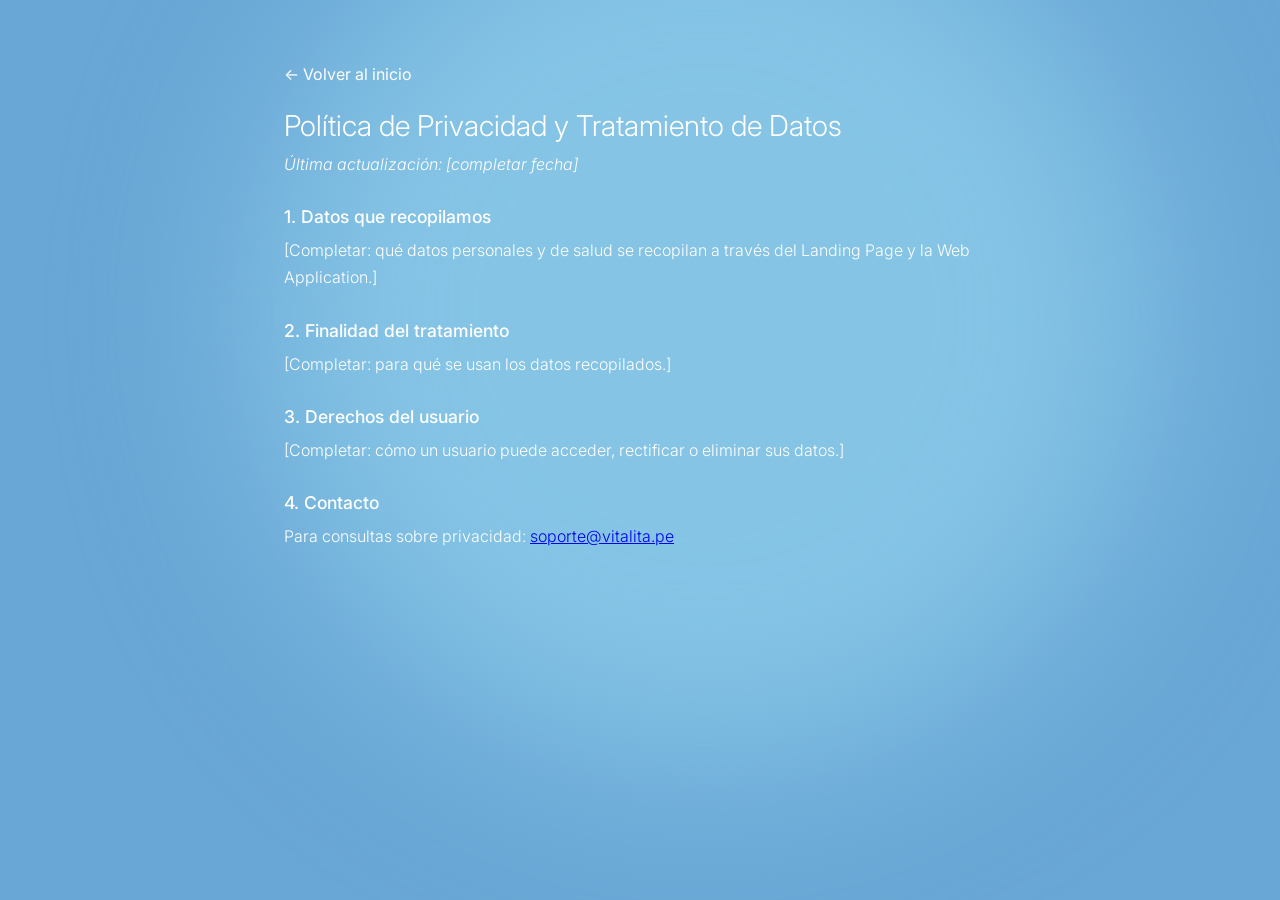
==== privacy.html @ b0790a06 "feat: add terms and privacy pages" ====
<!DOCTYPE html>
<html lang="es">
<head>
  <meta charset="UTF-8">
  <meta name="viewport" content="width=device-width, initial-scale=1.0">
  <title>Política de Privacidad | Vitalita</title>
  <meta name="description" content="Política de privacidad y tratamiento de datos de Vitalita.">
  <meta name="robots" content="noindex">
  <link href="https://fonts.googleapis.com/css2?family=Inter:ital,wght@0,100;0,200;0,300;0,400;0,500;0,700;1,100;1,200;1,300&display=swap" rel="stylesheet">
  <link rel="stylesheet" href="assets/styles/styles.css">
  <style>
    .legal-page { position: relative; z-index: 1; max-width: 760px; margin: 64px auto; padding: 0 24px 96px; }
    .legal-page h1 { font-weight: 300; font-size: 1.8rem; margin-bottom: 8px; color: var(--color-text); }
    .legal-page p, .legal-page li { font-weight: 300; color: var(--color-text); line-height: 1.7; margin-bottom: 12px; }
    .legal-page h2 { font-weight: 500; font-size: 1.1rem; margin: 28px 0 10px; color: var(--color-text); }
    .legal-page a.back-link { display: inline-block; margin-bottom: 24px; color: var(--color-text); text-decoration: none; }
  </style>
</head>
<body>
  <div class="glow-circle" aria-hidden="true" style="width:900px;height:900px;top:-15%;left:20%;"></div>
  <main class="legal-page">
    <a href="index.html" class="back-link">&larr; Volver al inicio</a>
    <h1>Política de Privacidad y Tratamiento de Datos</h1>
    <p><em>Última actualización: [completar fecha]</em></p>

    <!-- TODO: redactar según la Ley N.º 29733 y la Política de Privacidad de la Web Application -->

    <h2>1. Datos que recopilamos</h2>
    <p>[Completar: qué datos personales y de salud se recopilan a través del Landing Page y la Web Application.]</p>

    <h2>2. Finalidad del tratamiento</h2>
    <p>[Completar: para qué se usan los datos recopilados.]</p>

    <h2>3. Derechos del usuario</h2>
    <p>[Completar: cómo un usuario puede acceder, rectificar o eliminar sus datos.]</p>

    <h2>4. Contacto</h2>
    <p>Para consultas sobre privacidad: <a href="mailto:soporte@vitalita.pe">soporte@vitalita.pe</a></p>
  </main>
</body>
</html>
---- assets/styles/styles.css ----
:root {
    --font-primary: 'Inter', Arial, sans-serif;

    /* Fondo plano en todas las secciones, sin gradient */
    --color-bg: #69A7D6;

    --color-glow: #85C4E5;

    --color-text: #FFFFFF;

    /* Niveles de glass: sin borde salvo donde se indica */
    --glass-navbar-bg: rgba(217, 217, 217, 0.16);
    --glass-active-bg: rgba(255, 255, 255, 0.21);   /* nav-link activo */
    --glass-card-bg: rgba(255, 255, 255, 0.1);      /* cards de contenido */
    --glass-pill-bg: rgba(255, 255, 255, 0.16);     /* botones dentro de cards */
    --glass-strong-bg: rgba(255, 255, 255, 0.36);   /* badges del Hero */
    --glass-footer-bg: rgba(255, 255, 255, 0.19);   /* footer */
    --glass-testimonial-bg: rgba(217, 217, 217, 0.18);

    --btn-login-bg: rgba(48, 101, 195, 0.32);
    --btn-trial-bg: rgba(105, 167, 214, 0.28);
    --btn-cta-purple-bg: rgba(100, 94, 183, 0.39);

    --radius-pill: 25px;
    --radius-card: 25px;
    --radius-testimonial: 20px;

    --blur-xs: 2px;
    --blur-sm: 7.5px;
    --blur-md: 10px;
}


/* ========================================
   ESTILOS GENERALES
======================================== */

* {
    margin: 0;
    padding: 0;
    box-sizing: border-box;
}

html {
    scroll-behavior: smooth;
}

body {
    font-family: var(--font-primary);
    color: var(--color-text);
    background-color: var(--color-bg);
    overflow-x: hidden;
}

h1, h2, h3, h4 {
    font-family: var(--font-primary);
    font-weight: 300;
}

img {
    max-width: 100%;
    display: block;
}

.skip-link {
    position: absolute;
    left: -999px;
    top: auto;
    background: #2E4F7A;
    color: white;
    padding: 10px 18px;
    border-radius: 8px;
    z-index: 2000;
}

.skip-link:focus {
    left: 16px;
    top: 16px;
}

a:focus-visible,
button:focus-visible {
    outline: 3px solid #FFE07D;
    outline-offset: 2px;
}

/* position: relative para que los glow-circle se apilen dentro de cada sección */
section {
    position: relative;
    overflow: hidden;
}

/* Glow decorativo: color plano + blur, nunca gradient */
.glow-circle {
    position: absolute;
    z-index: 0;
    border-radius: 50%;
    background-color: var(--color-glow);
    filter: blur(90px);
    pointer-events: none;
}


/* ========================================
   NAVBAR
======================================== */

.navbar {
    display: flex;
    align-items: center;
    justify-content: space-between;
    gap: 16px;
    padding: 10px 28px;
    margin: 20px auto 0;
    max-width: 1280px;
    background-color: var(--glass-navbar-bg);
    backdrop-filter: blur(var(--blur-xs));
    -webkit-backdrop-filter: blur(var(--blur-xs));
    border-radius: var(--radius-pill);
    position: sticky;
    top: 16px;
    z-index: 1000;
}

.logo {
    display: flex;
    align-items: center;
    gap: 10px;
    flex-shrink: 0;
}

.logo-icon {
    color: var(--color-text);
    font-size: 1.4rem;
}

.logo-name {
    font-family: var(--font-primary);
    font-weight: 200;
    font-size: 1.3rem;
    color: var(--color-text);
}

.nav-links {
    display: flex;
    list-style: none;
    gap: 2px;
    flex-wrap: wrap;
}

.nav-link {
    text-decoration: none;
    color: var(--color-text);
    font-weight: 300;
    font-size: 0.82rem;
    padding: 7px 11px;
    border-radius: var(--radius-pill);
    white-space: nowrap;
    transition: background-color 0.2s ease;
}

/* Lo asigna el scrollspy de main.js */
.nav-link.active {
    background-color: var(--glass-active-bg);
}

.nav-buttons {
    display: flex;
    align-items: center;
    gap: 8px;
    flex-shrink: 0;
}

.btn-login,
.btn-trial {
    text-decoration: none;
    font-family: var(--font-primary);
    font-weight: 300;
    font-size: 0.78rem;
    padding: 8px 15px;
    border-radius: var(--radius-pill);
    white-space: nowrap;
    color: var(--color-text);
    backdrop-filter: blur(var(--blur-xs));
    -webkit-backdrop-filter: blur(var(--blur-xs));
}

.btn-login {
    background-color: var(--btn-login-bg);
}

.btn-trial {
    background-color: var(--btn-trial-bg);
}

.btn-lang {
    background-color: var(--btn-trial-bg);
    backdrop-filter: blur(var(--blur-xs));
    -webkit-backdrop-filter: blur(var(--blur-xs));
    border: none;
    border-radius: var(--radius-pill);
    padding: 6px 12px;
    font-family: var(--font-primary);
    font-size: 0.74rem;
    font-weight: 300;
    color: var(--color-text);
    cursor: pointer;
    white-space: nowrap;
}

.hamburger-menu {
    display: none;
    background: none;
    border: none;
    font-size: 1.4rem;
    color: var(--color-text);
    cursor: pointer;
}


/* ========================================
   HERO
======================================== */

.hero {
    display: flex;
    align-items: center;
    justify-content: space-between;
    gap: 48px;
    padding: 64px 64px 96px;
    min-height: 80vh;
}

.hero .glow-circle {
    width: 800px;
    height: 800px;
    top: -10%;
    left: 20%;
}

.hero-text {
    max-width: 560px;
    position: relative;
    z-index: 1;
}

.hero-text h1 {
    font-size: 2.6rem;
    font-weight: 300;
    color: var(--color-text);
    line-height: 1.25;
    margin-bottom: 20px;
}

.hero-text p {
    font-weight: 400;
    font-size: 0.98rem;
    color: var(--color-text);
    line-height: 1.7;
    margin-bottom: 32px;
    max-width: 460px;
}

.hero-buttons {
    display: flex;
    gap: 16px;
    flex-wrap: wrap;
}

.btn-segment {
    text-decoration: none;
    font-family: var(--font-primary);
    font-weight: 300;
    font-size: 0.9rem;
    padding: 14px 24px;
    border-radius: var(--radius-pill);
    color: var(--color-text);
}

.btn-segment-caregiver {
    background-color: var(--btn-login-bg);
}

.btn-segment-family {
    background-color: transparent;
    color: var(--color-text);
    padding: 14px 4px;
}

.hero-image {
    position: relative;
    z-index: 1;
    flex: 1 1 50%;
    max-width: 640px;
    height: 560px;
    display: flex;
    align-items: center;
    justify-content: center;
}

.hero-illustration-placeholder {
    position: relative;
    z-index: 1;
    width: 100%;
    height: 100%;
    object-fit: contain;
    animation: float 6s ease-in-out infinite;
}

.hero-badge {
    position: absolute;
    z-index: 2;
    display: flex;
    align-items: center;
    gap: 8px;
    background-color: var(--glass-strong-bg);
    backdrop-filter: blur(var(--blur-xs));
    -webkit-backdrop-filter: blur(var(--blur-xs));
    border-radius: var(--radius-pill);
    padding: 10px 18px;
    font-weight: 400;
    font-size: 0.72rem;
    color: var(--color-text);
    white-space: nowrap;
}

.hero-badge i {
    color: var(--color-text);
}

.hero-badge-privacy   { top: 10%; right: -6%; }
.hero-badge-standards { top: 46%; left: -20%; font-size: 0.68rem; }
.hero-badge-social-proof {
    bottom: 6%;
    right: -12%;
    flex-direction: row;
    text-align: left;
    padding: 16px 22px;
}
.hero-badge-social-proof strong { display: block; font-weight: 700; font-size: 1.1rem; }
.hero-badge-social-proof span { font-size: 0.68rem; font-weight: 400; }


/* ========================================
   BENEFICIOS (Sin / Con Vitalita)
======================================== */
.benefits {
  padding: 88px 48px;
  text-align: center;
}

.benefits .glow-circle {
  width: 900px;
  height: 900px;
  top: -30%;
  left: -25%;
}

.benefits h2 {
  position: relative;
  z-index: 1;
  font-size: 1.7rem;
  font-weight: 300;
  color: var(--color-text);
  max-width: 760px;
  margin: 0 auto 56px;
  line-height: 1.4;
}

.benefits-comparison {
  position: relative;
  z-index: 1;
  display: flex;
  align-items: center;
  justify-content: center;
  gap: 32px;
  max-width: 1100px;
  margin: 0 auto;
  flex-wrap: wrap;
}

.benefits-card {
  flex: 1;
  min-width: 300px;
  max-width: 460px;
  background-color: var(--glass-card-bg);
  backdrop-filter: blur(var(--blur-xs));
  -webkit-backdrop-filter: blur(var(--blur-xs));
  border-radius: var(--radius-card);
  padding: 32px 28px;
  text-align: left;
}

.benefits-card-icon {
  font-size: 1.4rem;
  margin-bottom: 12px;
  color: var(--color-text);
}

.benefits-card h3 {
  font-size: 1.5rem;
  font-weight: 300;
  margin-bottom: 16px;
  color: var(--color-text);
  text-align: center;
}

.benefits-card ul {
  list-style: none;
  display: flex;
  flex-direction: column;
  gap: 14px;
}

.benefits-card li {
  font-weight: 300;
  font-size: 0.85rem;
  line-height: 1.6;
  color: var(--color-text);
}

.benefits-arrow {
  font-size: 1.6rem;
  color: var(--color-text);
  flex-shrink: 0;
}


/* ========================================
   FEATURE PANELS (Para Cuidadoras / Para Familias)
======================================== */
.for-caregivers,
.for-families {
  padding: 88px 48px;
  text-align: center;
}

.for-caregivers .glow-circle,
.for-families .glow-circle {
  width: 850px;
  height: 850px;
  top: 0;
  left: 15%;
}

.for-caregivers h2,
.for-families h2 {
  position: relative;
  z-index: 1;
  font-size: 2rem;
  font-weight: 300;
  color: var(--color-text);
  margin-bottom: 8px;
}

.section-subtitle {
  position: relative;
  z-index: 1;
  font-weight: 100;
  font-style: italic;
  font-size: 1.2rem;
  color: var(--color-text);
  margin-bottom: 40px;
}

.feature-panel {
  position: relative;
  z-index: 1;
  max-width: 1000px;
  margin: 0 auto;
  background-color: var(--glass-card-bg);
  backdrop-filter: blur(var(--blur-xs));
  -webkit-backdrop-filter: blur(var(--blur-xs));
  border-radius: var(--radius-card);
  padding: 48px 32px;
}

.feature-grid {
  display: flex;
  justify-content: center;
  gap: 0;
  margin-bottom: 32px;
}

.feature-item {
  flex: 1;
  min-width: 200px;
  max-width: 260px;
  padding: 0 24px;
  border-left: 1px solid rgba(255, 255, 255, 0.4);
}

.feature-item:first-child {
  border-left: none;
}

.feature-item p {
  font-weight: 300;
  font-size: 0.95rem;
  color: var(--color-text);
  line-height: 1.5;
  margin-bottom: 16px;
}

.feature-item p strong {
  font-weight: 500;
}

.feature-image-placeholder {
  width: 100%;
  max-width: 160px;
  height: 100px;
  margin: 0 auto;
  border-radius: 12px;
  object-fit: contain;
}

.btn-cta-panel {
  display: inline-block;
  text-decoration: none;
  font-family: var(--font-primary);
  font-weight: 300;
  font-size: 0.9rem;
  padding: 14px 28px;
  border-radius: var(--radius-pill);
  background-color: var(--btn-cta-purple-bg);
  backdrop-filter: blur(var(--blur-xs));
  -webkit-backdrop-filter: blur(var(--blur-xs));
  color: var(--color-text);
}


/* ========================================
   PRECIOS Y PLANES
======================================== */

.pricing {
  padding: 88px 48px;
  text-align: center;
}

.pricing .glow-circle {
  width: 700px;
  height: 700px;
  top: -15%;
  left: 35%;
}

.pricing h2 {
  position: relative;
  z-index: 1;
  font-size: 2rem;
  font-weight: 300;
  color: var(--color-text);
  margin-bottom: 8px;
}

.pricing-carousel {
  position: relative;
  z-index: 1;
  display: flex;
  align-items: center;
  justify-content: center;
  gap: 20px;
  max-width: 1100px;
  margin: 0 auto;
}

.pricing-arrow {
  background: rgba(255, 255, 255, 0.16);
  border: none;
  color: var(--color-text);
  width: 40px;
  height: 40px;
  border-radius: 50%;
  cursor: pointer;
  flex-shrink: 0;
  display: flex;
  align-items: center;
  justify-content: center;
}

.pricing-grid {
  display: flex;
  align-items: center;
  gap: 24px;
  flex-wrap: wrap;
  justify-content: center;
}

.pricing-card {
  background-color: var(--glass-card-bg);
  backdrop-filter: blur(var(--blur-xs));
  -webkit-backdrop-filter: blur(var(--blur-xs));
  border-radius: var(--radius-card);
  padding: 32px 24px;
  width: 240px;
  color: var(--color-text);
  transition: transform 0.5s ease, background-color 0.5s ease;
}

.pricing-card.is-active {
  transform: scale(1.06);
  background-color: var(--glass-strong-bg);
}

.pricing-card-featured {
  padding: 40px 28px;
}

.pricing-card h3 {
  font-size: 1.3rem;
  font-weight: 500;
  margin-bottom: 12px;
}

.pricing-card h3 span {
  display: block;
  font-size: 0.9rem;
  font-weight: 200;
}

.pricing-price {
  font-size: 1.5rem;
  font-weight: 500;
  margin-bottom: 4px;
}

.pricing-price span {
  font-size: 0.8rem;
  font-weight: 300;
}

.pricing-detail {
  font-weight: 300;
  font-size: 0.85rem;
  margin-bottom: 24px;
  line-height: 1.5;
}

.btn-pricing {
  display: inline-block;
  width: 100%;
  text-decoration: none;
  text-align: center;
  font-family: var(--font-primary);
  font-weight: 300;
  font-size: 0.85rem;
  padding: 11px;
  border-radius: var(--radius-pill);
  background-color: var(--glass-pill-bg);
  backdrop-filter: blur(var(--blur-xs));
  -webkit-backdrop-filter: blur(var(--blur-xs));
  color: var(--color-text);
}

.pricing-payment-methods {
  position: relative;
  z-index: 1;
  display: flex;
  align-items: center;
  justify-content: center;
  gap: 20px;
  margin-top: 40px;
  font-size: 1.6rem;
  color: var(--color-text);
}

.payment-icon {
  font-family: var(--font-primary);
  font-weight: 500;
  font-size: 0.85rem;
  background-color: var(--glass-pill-bg);
  color: var(--color-text);
  padding: 6px 14px;
  border-radius: var(--radius-pill);
}

.pricing-footnote {
  position: relative;
  z-index: 1;
  margin-top: 20px;
  font-weight: 300;
  font-style: italic;
  font-size: 0.95rem;
  color: var(--color-text);
}


.about-wrapper {
  color: var(--color-text);
}

.about-intro,
.our-team,
.testimonials {
  position: relative;
  padding: 88px 48px;
  text-align: center;
  overflow: hidden;
}

.about-intro .glow-circle,
.our-team .glow-circle {
  width: 900px;
  height: 900px;
  top: 20%;
  left: -10%;
}

.testimonials-molecule {
  position: absolute;
  z-index: 0;
  width: 150px;
  opacity: 0.85;
  pointer-events: none;
  animation: float 7s ease-in-out infinite;
}

.testimonials-molecule-1 { top: 8%; left: 6%; }
.testimonials-molecule-2 { bottom: 6%; left: 42%; width: 110px; animation-delay: -2.5s; animation-direction: alternate-reverse; }
.testimonials-molecule-3 { top: 14%; right: 6%; width: 130px; animation-delay: -4.5s; }

@keyframes float {
  0%, 100% { transform: translateY(0) rotate(0deg); }
  50% { transform: translateY(-18px) rotate(6deg); }
}

@media (prefers-reduced-motion: reduce) {
  .hero-illustration-placeholder,
  .testimonials-molecule { animation: none; }
}

.testimonials .glow-circle {
  width: 750px;
  height: 750px;
  top: 20%;
  left: 25%;
}

.about-intro h2,
.our-team h2,
.testimonials h2 {
  position: relative;
  z-index: 1;
  font-size: 2rem;
  font-weight: 300;
  margin-bottom: 12px;
}

.about-intro p {
  position: relative;
  z-index: 1;
  max-width: 700px;
  margin: 0 auto 40px;
  font-weight: 100;
  font-style: italic;
  font-size: 1.4rem;
  line-height: 1.6;
  color: var(--color-text);
}

.about-photo-placeholder {
  position: relative;
  z-index: 1;
  width: min(620px, 100%);
  height: auto;
  margin: 0 auto;
}

.our-team .section-subtitle {
  margin-bottom: 40px;
}

.team-carousel {
  position: relative;
  z-index: 1;
  display: flex;
  gap: 28px;
  max-width: 560px;
  margin: 0 auto 24px;
  overflow-x: hidden;
}

.team-member {
  flex: 0 0 160px;
  display: flex;
  flex-direction: column;
  align-items: center;
  gap: 12px;
}

.team-photo-placeholder {
  width: 96px;
  height: 96px;
  border-radius: 20px;
  object-fit: cover;
}

.team-name {
  font-weight: 300;
  font-size: 0.85rem;
}

.team-carousel-dots {
  position: relative;
  z-index: 1;
  display: flex;
  justify-content: center;
  gap: 8px;
}

.team-dot {
  width: 9px;
  height: 9px;
  border-radius: 50%;
  border: none;
  background-color: rgba(255, 255, 255, 0.35);
  cursor: pointer;
}

.team-dot.active {
  background-color: var(--color-text);
}

.testimonials-carousel {
  position: relative;
  z-index: 1;
  display: flex;
  align-items: center;
  justify-content: center;
  gap: 20px;
  max-width: 1100px;
  margin: 0 auto;
}

.testimonials-arrow {
  background: rgba(255, 255, 255, 0.16);
  border: none;
  color: var(--color-text);
  width: 40px;
  height: 40px;
  border-radius: 50%;
  cursor: pointer;
  flex-shrink: 0;
  display: flex;
  align-items: center;
  justify-content: center;
}

.testimonials-track {
  display: flex;
  gap: 24px;
  flex-wrap: wrap;
  justify-content: center;
}

.testimonial-card {
  background-color: var(--glass-testimonial-bg);
  backdrop-filter: blur(var(--blur-sm));
  -webkit-backdrop-filter: blur(var(--blur-sm));
  border: 1px solid rgba(255, 255, 255, 0.9);
  border-radius: var(--radius-testimonial);
  padding: 28px 24px;
  width: 260px;
  text-align: left;
}

.testimonial-avatar-placeholder {
  width: 56px;
  height: 56px;
  border-radius: 50%;
  margin-bottom: 12px;
  object-fit: cover;
}

.testimonial-card h4 {
  font-weight: 300;
  font-size: 1rem;
  margin-bottom: 10px;
}

.testimonial-card h4 span {
  font-weight: 200;
  font-size: 0.85rem;
}

.testimonial-card p {
  font-weight: 300;
  font-size: 0.9rem;
  line-height: 1.6;
  color: var(--color-text);
}


/* ========================================
   FAQ
======================================== */

.faq {
  padding: 88px 48px 0;
  text-align: center;
}

.faq .glow-circle {
  width: 900px;
  height: 900px;
  top: -10%;
  left: -10%;
}

.faq h2 {
  position: relative;
  z-index: 1;
  font-size: 2rem;
  font-weight: 300;
  margin-bottom: 48px;
}

.faq-list {
  position: relative;
  z-index: 1;
  max-width: 760px;
  margin: 0 auto 64px;
  text-align: left;
}

.faq-item {
  border-bottom: 1px solid rgba(255, 255, 255, 0.25);
}

.faq-question {
  width: 100%;
  background: none;
  border: none;
  color: var(--color-text);
  font-family: var(--font-primary);
  font-weight: 300;
  font-style: italic;
  font-size: 1.05rem;
  padding: 20px 4px;
  display: flex;
  align-items: center;
  justify-content: space-between;
  cursor: pointer;
  text-align: left;
}

.faq-question i {
  transition: transform 0.2s ease;
  flex-shrink: 0;
  margin-left: 16px;
}

/* "open" lo agrega main.js */
.faq-item.open .faq-question i {
  transform: rotate(180deg);
}

.faq-answer {
  max-height: 0;
  overflow: hidden;
  transition: max-height 0.25s ease;
}

.faq-item.open .faq-answer {
  max-height: 240px;
}

.faq-answer p {
  font-weight: 300;
  font-size: 0.85rem;
  line-height: 1.6;
  color: var(--color-text);
  padding: 0 4px 20px;
}


/* ========================================
   FOOTER — un único panel de vidrio grande, no un bloque de color sólido
======================================== */

.footer {
  position: relative;
  z-index: 1;
  padding: 0 24px 48px;
}

.footer-panel {
  max-width: 1300px;
  margin: 0 auto;
  background-color: var(--glass-footer-bg);
  backdrop-filter: blur(var(--blur-md));
  -webkit-backdrop-filter: blur(var(--blur-md));
  border-radius: var(--radius-card);
  padding: 40px 48px;
}

.footer-content {
  display: flex;
  justify-content: space-between;
  gap: 40px;
  flex-wrap: wrap;
  margin-bottom: 32px;
}

.footer-brand {
  max-width: 260px;
}

.footer-logo {
  display: flex;
  align-items: center;
  gap: 8px;
  margin-bottom: 14px;
  font-family: var(--font-primary);
  font-weight: 200;
  font-size: 1.2rem;
}

.footer-brand p {
  font-weight: 200;
  font-size: 0.82rem;
  line-height: 1.6;
  color: var(--color-text);
  margin-bottom: 18px;
}

.footer-social {
  display: flex;
  gap: 16px;
}

.footer-social a {
  color: var(--color-text);
  font-size: 1.2rem;
  text-decoration: none;
}

.footer-column h4 {
  font-weight: 300;
  font-size: 0.88rem;
  margin-bottom: 16px;
}

.footer-column ul {
  list-style: none;
  display: flex;
  flex-direction: column;
  gap: 10px;
}

.footer-column ul li a,
.footer-column ul li span {
  text-decoration: none;
  font-weight: 200;
  font-size: 0.82rem;
  color: var(--color-text);
}

.footer-copyright {
  text-align: center;
  padding-top: 20px;
  border-top: 1px solid rgba(255, 255, 255, 0.2);
}

.footer-copyright p {
  font-weight: 200;
  font-size: 0.85rem;
  color: var(--color-text);
}


/* ========================================
   RESPONSIVE - MEDIA QUERIES
   Mismos breakpoints que el repo de referencia (NexoU): tablet 900px, móvil 640px.
======================================== */

@media (max-width: 900px) {

  .navbar {
    padding: 12px 20px;
    margin: 16px 16px 0;
  }

  .hero {
    padding: 48px 32px 72px;
  }

  .hero-text h1 {
    font-size: 2.1rem;
  }

  .hero-image {
    height: 420px;
  }

  .hero-badge-standards { display: none; }

  .benefits-comparison {
    flex-direction: column;
  }

  .benefits-arrow {
    transform: rotate(90deg);
  }

  .feature-grid {
    flex-direction: column;
    align-items: center;
    gap: 24px;
  }

  .feature-item {
    border-left: none;
    border-top: 1px solid rgba(255, 255, 255, 0.4);
    padding: 24px 0 0;
    max-width: 100%;
  }

  .feature-item:first-child {
    border-top: none;
    padding-top: 0;
  }

  .footer {
    padding: 0 20px 32px;
  }

  .footer-panel {
    padding: 32px 28px;
  }
}

@media (max-width: 640px) {

  /* --- Navbar en celular: mismo patrón de menú hamburguesa que NexoU --- */
  .navbar {
    flex-wrap: wrap;
    padding: 12px 20px;
  }

  .hamburger-menu {
    display: block;
  }

  .nav-links {
    display: none;
    width: 100%;
    flex-direction: column;
    gap: 6px;
    padding: 12px 0 4px;
  }

  /* La clase "open" la agrega main.js al presionar el botón hamburguesa */
  .nav-links.open {
    display: flex;
  }

  .nav-link.active {
    display: inline-block;
  }

  .nav-buttons {
    display: none;
    width: 100%;
    flex-direction: column;
    align-items: stretch;
    gap: 10px;
    padding-bottom: 12px;
  }

  .nav-buttons.open {
    display: flex;
  }

  .btn-login, .btn-trial, .btn-lang {
    text-align: center;
  }

  /* --- Hero apilado en columna --- */
  .hero {
    flex-direction: column;
    text-align: center;
    padding: 40px 24px 56px;
    min-height: auto;
    gap: 40px;
  }

  .hero-text {
    max-width: 100%;
  }

  .hero-text p {
    margin: 0 auto 28px;
  }

  .hero-buttons {
    justify-content: center;
  }

  .hero-image {
    flex: none;
    width: 100%;
    height: 340px;
  }

  .hero-badge {
    position: static;
    margin: 8px auto 0;
    width: fit-content;
    max-width: 100%;
    white-space: normal;
    text-align: center;
  }

  .hero-badge-standards { display: flex; }
  .hero-badge-social-proof { text-align: center; flex-direction: column; }

  /* --- Secciones con padding reducido --- */
  .benefits,
  .for-caregivers,
  .for-families,
  .pricing,
  .about-intro,
  .our-team,
  .testimonials,
  .faq {
    padding: 56px 20px;
  }

  .faq {
    padding-bottom: 0;
  }

  .benefits-card {
    min-width: 100%;
  }

  .feature-panel {
    padding: 28px 20px;
  }

  .pricing-carousel {
    flex-direction: column;
  }

  .pricing-card {
    width: 100%;
    max-width: 320px;
  }

  .team-carousel {
    gap: 18px;
  }

  .testimonials-carousel {
    flex-direction: column;
  }

  .testimonial-card {
    width: 100%;
    max-width: 320px;
  }

  /* --- Footer en celular --- */
  .footer {
    padding: 0 16px 28px;
  }

  .footer-panel {
    padding: 28px 20px;
  }

  .footer-content {
    flex-direction: column;
    gap: 28px;
  }

  .footer-brand {
    max-width: 100%;
  }

  .glow-circle {
    filter: blur(60px);
  }
}
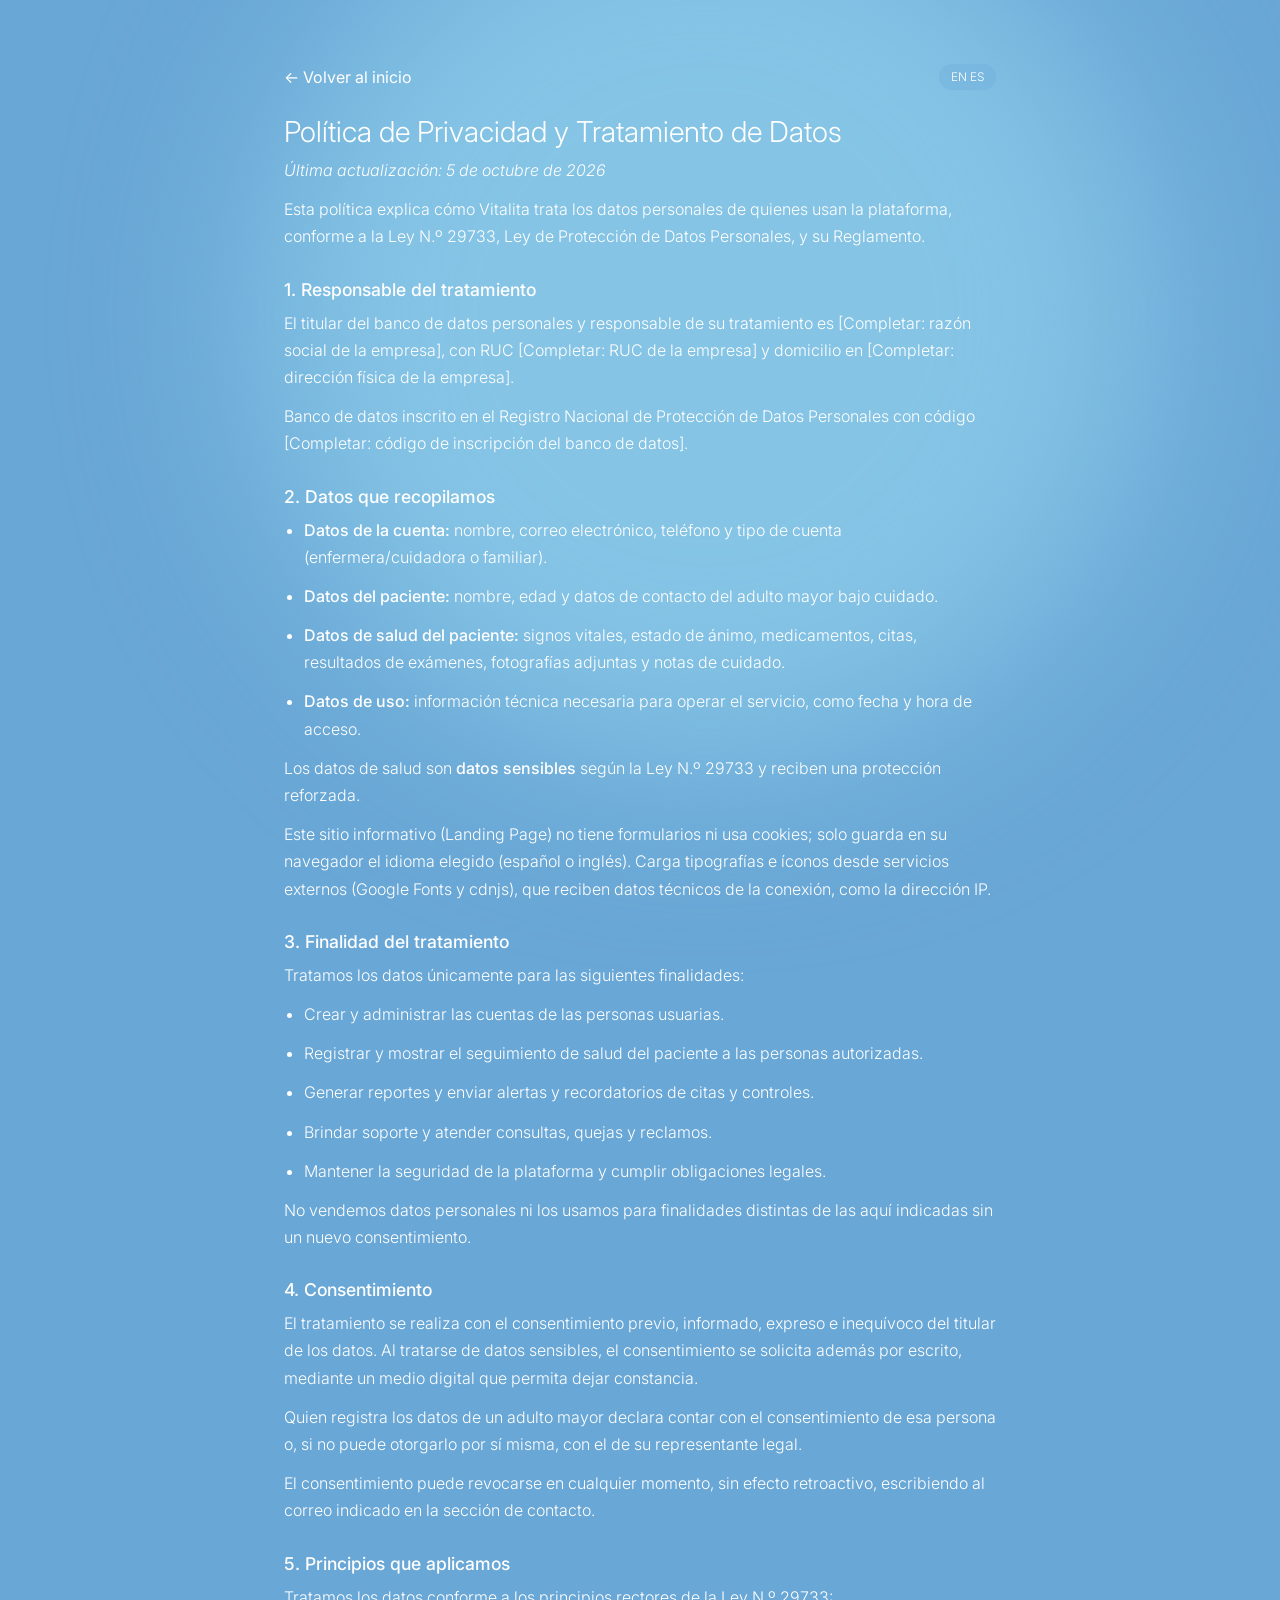
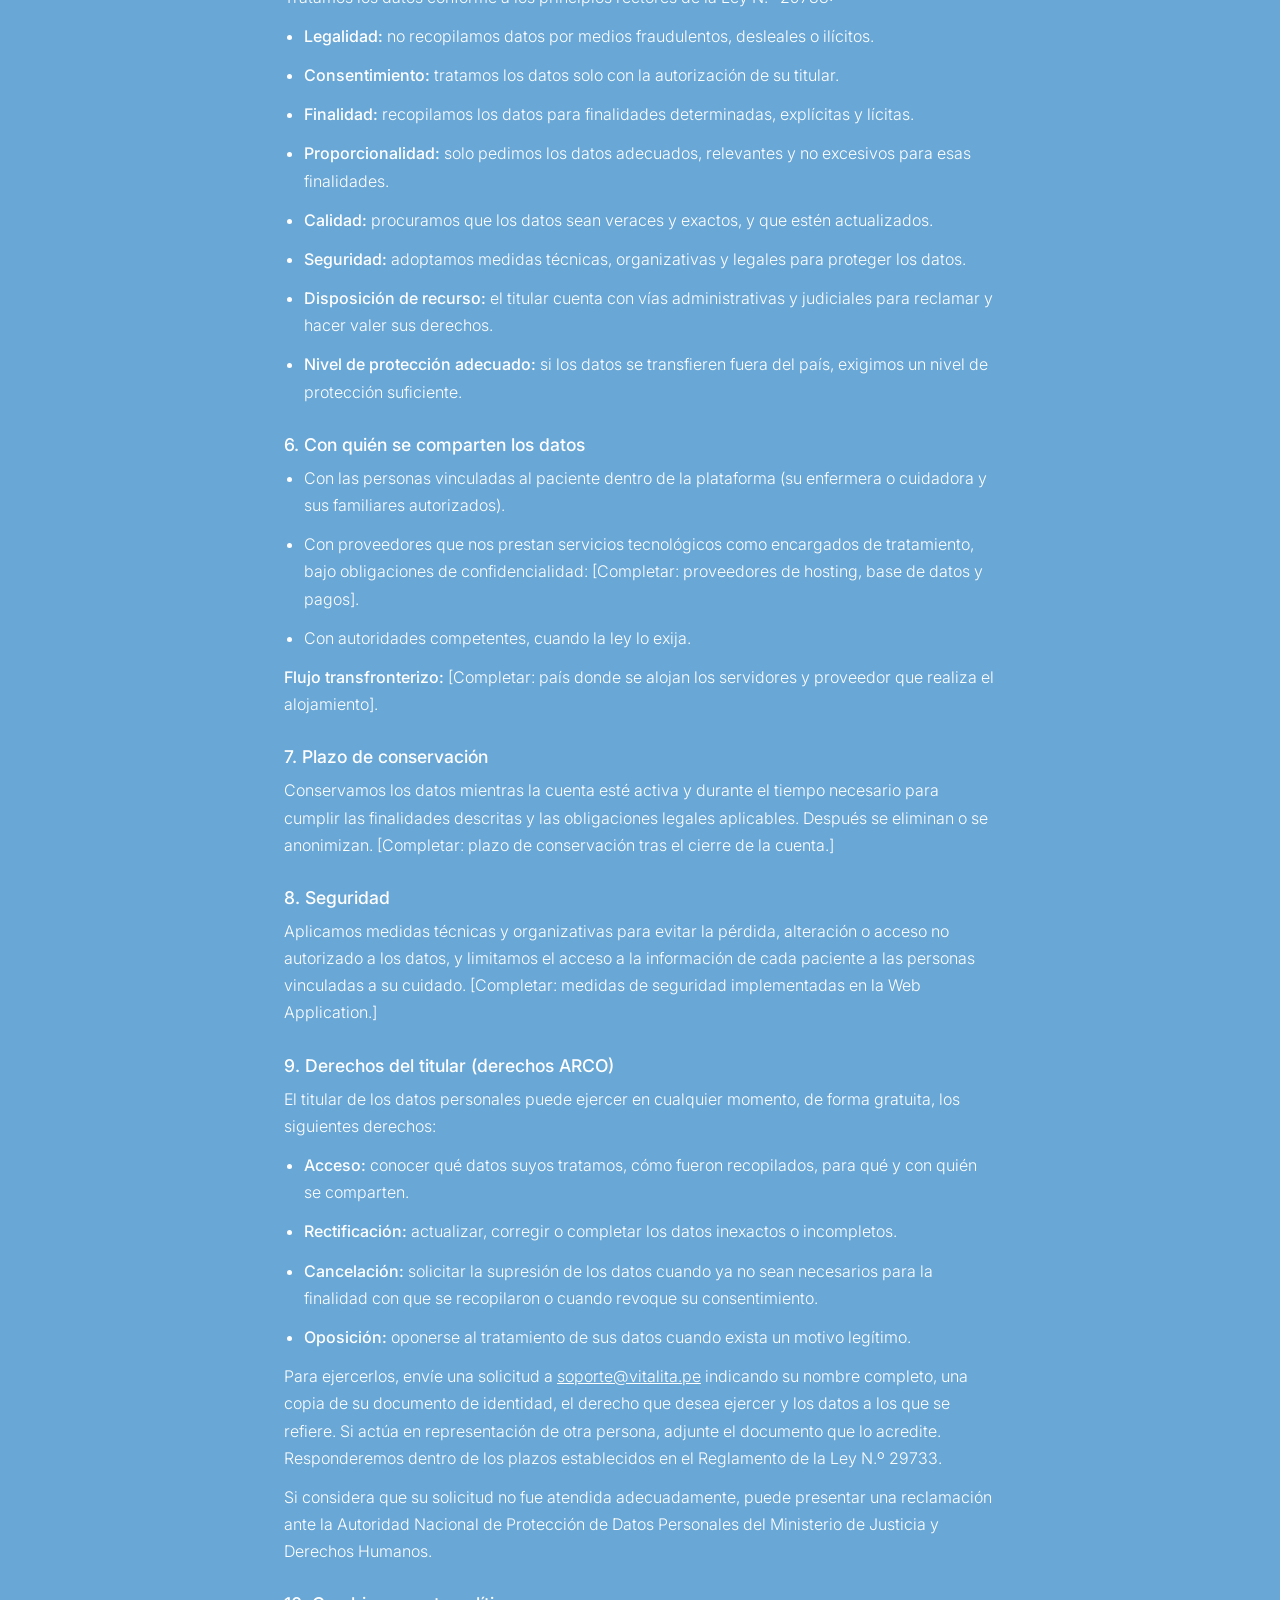
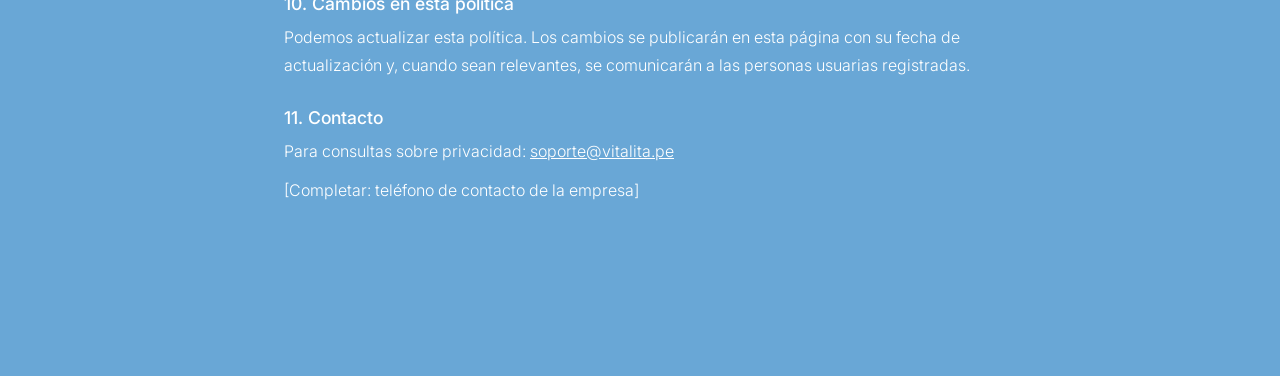
==== commit d3ac3cee: "feat(legal): add bilingual terms and privacy policy content Replace the placeholder text with generi" ====
--- a/privacy.html
+++ b/privacy.html
@@ -9,33 +9,215 @@
   <link href="https://fonts.googleapis.com/css2?family=Inter:ital,wght@0,100;0,200;0,300;0,400;0,500;0,700;1,100;1,200;1,300&display=swap" rel="stylesheet">
   <link rel="stylesheet" href="assets/styles/styles.css">
   <style>
+    /* Estilos mínimos solo para esta página legal, no forman parte del Style Guide del Landing */
     .legal-page { position: relative; z-index: 1; max-width: 760px; margin: 64px auto; padding: 0 24px 96px; }
+    .legal-top { display: flex; align-items: center; justify-content: space-between; gap: 16px; margin-bottom: 24px; }
     .legal-page h1 { font-weight: 300; font-size: 1.8rem; margin-bottom: 8px; color: var(--color-text); }
     .legal-page p, .legal-page li { font-weight: 300; color: var(--color-text); line-height: 1.7; margin-bottom: 12px; }
     .legal-page h2 { font-weight: 500; font-size: 1.1rem; margin: 28px 0 10px; color: var(--color-text); }
-    .legal-page a.back-link { display: inline-block; margin-bottom: 24px; color: var(--color-text); text-decoration: none; }
+    .legal-page ul { padding-left: 20px; }
+    .legal-page strong { font-weight: 500; }
+    .legal-page a { color: var(--color-text); }
+    .legal-page a.back-link { text-decoration: none; }
   </style>
 </head>
 <body>
-  <div class="glow-circle" aria-hidden="true" style="width:900px;height:900px;top:-15%;left:20%;"></div>
+  <div class="glow-circle" aria-hidden="true" style="width:min(900px,80vw);height:900px;top:-15%;left:20%;"></div>
   <main class="legal-page">
-    <a href="index.html" class="back-link">&larr; Volver al inicio</a>
-    <h1>Política de Privacidad y Tratamiento de Datos</h1>
-    <p><em>Última actualización: [completar fecha]</em></p>
-
-    <!-- TODO: redactar según la Ley N.º 29733 y la Política de Privacidad de la Web Application -->
-
-    <h2>1. Datos que recopilamos</h2>
-    <p>[Completar: qué datos personales y de salud se recopilan a través del Landing Page y la Web Application.]</p>
-
-    <h2>2. Finalidad del tratamiento</h2>
-    <p>[Completar: para qué se usan los datos recopilados.]</p>
-
-    <h2>3. Derechos del usuario</h2>
-    <p>[Completar: cómo un usuario puede acceder, rectificar o eliminar sus datos.]</p>
-
-    <h2>4. Contacto</h2>
-    <p>Para consultas sobre privacidad: <a href="mailto:soporte@vitalita.pe">soporte@vitalita.pe</a></p>
+    <div class="legal-top">
+      <a href="index.html" class="back-link" data-i18n-es="&larr; Volver al inicio" data-i18n-en="&larr; Back to home">&larr; Volver al inicio</a>
+      <button class="btn-lang" id="lang-toggle" aria-label="Cambiar idioma / Switch language" title="ES / EN">
+        <span class="lang-option" data-lang-option="en">EN</span>
+        <span class="lang-option active" data-lang-option="es">ES</span>
+      </button>
+    </div>
+    <h1 data-i18n-es="Política de Privacidad y Tratamiento de Datos" data-i18n-en="Privacy and Data Processing Policy">Política de Privacidad y Tratamiento de Datos</h1>
+    <p><em data-i18n-es="Última actualización: 5 de octubre de 2026" data-i18n-en="Last updated: October 5, 2026">Última actualización: 5 de octubre de 2026</em></p>
+
+    <!-- Texto genérico basado en la Ley N.º 29733, Ley de Protección de Datos Personales del Perú, y su Reglamento.
+         TODO: completar los placeholders "[Completar: ...]" / "[To complete: ...]" y hacer revisar el documento por un asesor legal antes de publicarlo.
+         Cada sección tiene su texto en dos bloques, data-lang="es" y data-lang="en": al editar uno, actualizar también el otro. -->
+
+    <div data-lang="es">
+      <p>Esta política explica cómo Vitalita trata los datos personales de quienes usan la plataforma, conforme a la Ley N.º 29733, Ley de Protección de Datos Personales, y su Reglamento.</p>
+    </div>
+    <div data-lang="en" hidden>
+      <p>This policy explains how Vitalita processes the personal data of those who use the platform, in accordance with Peru's Law No. 29733, the Personal Data Protection Law, and its Regulations.</p>
+    </div>
+
+    <h2 data-i18n-es="1. Responsable del tratamiento" data-i18n-en="1. Data controller">1. Responsable del tratamiento</h2>
+    <div data-lang="es">
+      <p>El titular del banco de datos personales y responsable de su tratamiento es [Completar: razón social de la empresa], con RUC [Completar: RUC de la empresa] y domicilio en [Completar: dirección física de la empresa].</p>
+      <p>Banco de datos inscrito en el Registro Nacional de Protección de Datos Personales con código [Completar: código de inscripción del banco de datos].</p>
+    </div>
+    <div data-lang="en" hidden>
+      <p>The owner of the personal data bank and the party responsible for its processing is [To complete: company legal name], with RUC (tax ID) [To complete: company RUC] and registered address at [To complete: company physical address].</p>
+      <p>Data bank registered in Peru's National Registry for the Protection of Personal Data under code [To complete: data bank registration code].</p>
+    </div>
+
+    <h2 data-i18n-es="2. Datos que recopilamos" data-i18n-en="2. Data we collect">2. Datos que recopilamos</h2>
+    <div data-lang="es">
+      <ul>
+        <li><strong>Datos de la cuenta:</strong> nombre, correo electrónico, teléfono y tipo de cuenta (enfermera/cuidadora o familiar).</li>
+        <li><strong>Datos del paciente:</strong> nombre, edad y datos de contacto del adulto mayor bajo cuidado.</li>
+        <li><strong>Datos de salud del paciente:</strong> signos vitales, estado de ánimo, medicamentos, citas, resultados de exámenes, fotografías adjuntas y notas de cuidado.</li>
+        <li><strong>Datos de uso:</strong> información técnica necesaria para operar el servicio, como fecha y hora de acceso.</li>
+      </ul>
+      <p>Los datos de salud son <strong>datos sensibles</strong> según la Ley N.º 29733 y reciben una protección reforzada.</p>
+      <p>Este sitio informativo (Landing Page) no tiene formularios ni usa cookies; solo guarda en su navegador el idioma elegido (español o inglés). Carga tipografías e íconos desde servicios externos (Google Fonts y cdnjs), que reciben datos técnicos de la conexión, como la dirección IP.</p>
+    </div>
+    <div data-lang="en" hidden>
+      <ul>
+        <li><strong>Account data:</strong> name, email address, phone number and account type (nurse/caregiver or family member).</li>
+        <li><strong>Patient data:</strong> name, age and contact details of the older adult under care.</li>
+        <li><strong>Patient health data:</strong> vital signs, mood, medication, appointments, test results, attached photographs and care notes.</li>
+        <li><strong>Usage data:</strong> technical information needed to operate the service, such as date and time of access.</li>
+      </ul>
+      <p>Health data is <strong>sensitive data</strong> under Law No. 29733 and receives reinforced protection.</p>
+      <p>This informational site (Landing Page) has no forms and uses no cookies; it only stores your chosen language (Spanish or English) in your browser. It loads fonts and icons from external services (Google Fonts and cdnjs), which receive technical connection data such as the IP address.</p>
+    </div>
+
+    <h2 data-i18n-es="3. Finalidad del tratamiento" data-i18n-en="3. Purpose of processing">3. Finalidad del tratamiento</h2>
+    <div data-lang="es">
+      <p>Tratamos los datos únicamente para las siguientes finalidades:</p>
+      <ul>
+        <li>Crear y administrar las cuentas de las personas usuarias.</li>
+        <li>Registrar y mostrar el seguimiento de salud del paciente a las personas autorizadas.</li>
+        <li>Generar reportes y enviar alertas y recordatorios de citas y controles.</li>
+        <li>Brindar soporte y atender consultas, quejas y reclamos.</li>
+        <li>Mantener la seguridad de la plataforma y cumplir obligaciones legales.</li>
+      </ul>
+      <p>No vendemos datos personales ni los usamos para finalidades distintas de las aquí indicadas sin un nuevo consentimiento.</p>
+    </div>
+    <div data-lang="en" hidden>
+      <p>We process data only for the following purposes:</p>
+      <ul>
+        <li>Creating and managing user accounts.</li>
+        <li>Recording the patient's health monitoring and showing it to authorized people.</li>
+        <li>Generating reports and sending alerts and reminders for appointments and check-ups.</li>
+        <li>Providing support and handling questions, complaints and claims.</li>
+        <li>Keeping the platform secure and complying with legal obligations.</li>
+      </ul>
+      <p>We do not sell personal data or use it for purposes other than those stated here without new consent.</p>
+    </div>
+
+    <h2 data-i18n-es="4. Consentimiento" data-i18n-en="4. Consent">4. Consentimiento</h2>
+    <div data-lang="es">
+      <p>El tratamiento se realiza con el consentimiento previo, informado, expreso e inequívoco del titular de los datos. Al tratarse de datos sensibles, el consentimiento se solicita además por escrito, mediante un medio digital que permita dejar constancia.</p>
+      <p>Quien registra los datos de un adulto mayor declara contar con el consentimiento de esa persona o, si no puede otorgarlo por sí misma, con el de su representante legal.</p>
+      <p>El consentimiento puede revocarse en cualquier momento, sin efecto retroactivo, escribiendo al correo indicado en la sección de contacto.</p>
+    </div>
+    <div data-lang="en" hidden>
+      <p>Processing is carried out with the prior, informed, express and unequivocal consent of the data subject. Because sensitive data is involved, consent is also requested in writing, through a digital means that leaves a record.</p>
+      <p>Whoever records the data of an older adult declares that they have that person's consent or, if the person cannot give it themselves, the consent of their legal representative.</p>
+      <p>Consent may be withdrawn at any time, without retroactive effect, by writing to the email address in the contact section.</p>
+    </div>
+
+    <h2 data-i18n-es="5. Principios que aplicamos" data-i18n-en="5. Principles we apply">5. Principios que aplicamos</h2>
+    <div data-lang="es">
+      <p>Tratamos los datos conforme a los principios rectores de la Ley N.º 29733:</p>
+      <ul>
+        <li><strong>Legalidad:</strong> no recopilamos datos por medios fraudulentos, desleales o ilícitos.</li>
+        <li><strong>Consentimiento:</strong> tratamos los datos solo con la autorización de su titular.</li>
+        <li><strong>Finalidad:</strong> recopilamos los datos para finalidades determinadas, explícitas y lícitas.</li>
+        <li><strong>Proporcionalidad:</strong> solo pedimos los datos adecuados, relevantes y no excesivos para esas finalidades.</li>
+        <li><strong>Calidad:</strong> procuramos que los datos sean veraces y exactos, y que estén actualizados.</li>
+        <li><strong>Seguridad:</strong> adoptamos medidas técnicas, organizativas y legales para proteger los datos.</li>
+        <li><strong>Disposición de recurso:</strong> el titular cuenta con vías administrativas y judiciales para reclamar y hacer valer sus derechos.</li>
+        <li><strong>Nivel de protección adecuado:</strong> si los datos se transfieren fuera del país, exigimos un nivel de protección suficiente.</li>
+      </ul>
+    </div>
+    <div data-lang="en" hidden>
+      <p>We process data in accordance with the guiding principles of Law No. 29733:</p>
+      <ul>
+        <li><strong>Legality:</strong> we do not collect data by fraudulent, unfair or unlawful means.</li>
+        <li><strong>Consent:</strong> we process data only with the authorization of the data subject.</li>
+        <li><strong>Purpose:</strong> we collect data for specific, explicit and lawful purposes.</li>
+        <li><strong>Proportionality:</strong> we only ask for data that is adequate, relevant and not excessive for those purposes.</li>
+        <li><strong>Quality:</strong> we seek to keep data truthful, accurate and up to date.</li>
+        <li><strong>Security:</strong> we adopt technical, organizational and legal measures to protect data.</li>
+        <li><strong>Recourse:</strong> the data subject has administrative and judicial channels to make claims and enforce their rights.</li>
+        <li><strong>Adequate level of protection:</strong> if data is transferred outside the country, we require a sufficient level of protection.</li>
+      </ul>
+    </div>
+
+    <h2 data-i18n-es="6. Con quién se comparten los datos" data-i18n-en="6. Who data is shared with">6. Con quién se comparten los datos</h2>
+    <div data-lang="es">
+      <ul>
+        <li>Con las personas vinculadas al paciente dentro de la plataforma (su enfermera o cuidadora y sus familiares autorizados).</li>
+        <li>Con proveedores que nos prestan servicios tecnológicos como encargados de tratamiento, bajo obligaciones de confidencialidad: [Completar: proveedores de hosting, base de datos y pagos].</li>
+        <li>Con autoridades competentes, cuando la ley lo exija.</li>
+      </ul>
+      <p><strong>Flujo transfronterizo:</strong> [Completar: país donde se alojan los servidores y proveedor que realiza el alojamiento].</p>
+    </div>
+    <div data-lang="en" hidden>
+      <ul>
+        <li>With the people linked to the patient within the platform (their nurse or caregiver and their authorized family members).</li>
+        <li>With providers that supply us with technology services as data processors, under confidentiality obligations: [To complete: hosting, database and payment providers].</li>
+        <li>With competent authorities, when required by law.</li>
+      </ul>
+      <p><strong>Cross-border transfer:</strong> [To complete: country where the servers are hosted and the hosting provider].</p>
+    </div>
+
+    <h2 data-i18n-es="7. Plazo de conservación" data-i18n-en="7. Retention period">7. Plazo de conservación</h2>
+    <div data-lang="es">
+      <p>Conservamos los datos mientras la cuenta esté activa y durante el tiempo necesario para cumplir las finalidades descritas y las obligaciones legales aplicables. Después se eliminan o se anonimizan. [Completar: plazo de conservación tras el cierre de la cuenta.]</p>
+    </div>
+    <div data-lang="en" hidden>
+      <p>We keep data while the account is active and for as long as necessary to fulfil the purposes described and the applicable legal obligations. After that it is deleted or anonymized. [To complete: retention period after the account is closed.]</p>
+    </div>
+
+    <h2 data-i18n-es="8. Seguridad" data-i18n-en="8. Security">8. Seguridad</h2>
+    <div data-lang="es">
+      <p>Aplicamos medidas técnicas y organizativas para evitar la pérdida, alteración o acceso no autorizado a los datos, y limitamos el acceso a la información de cada paciente a las personas vinculadas a su cuidado. [Completar: medidas de seguridad implementadas en la Web Application.]</p>
+    </div>
+    <div data-lang="en" hidden>
+      <p>We apply technical and organizational measures to prevent the loss or alteration of data and unauthorized access to it, and we limit access to each patient's information to the people linked to their care. [To complete: security measures implemented in the Web Application.]</p>
+    </div>
+
+    <h2 data-i18n-es="9. Derechos del titular (derechos ARCO)" data-i18n-en="9. Data subject rights (ARCO rights)">9. Derechos del titular (derechos ARCO)</h2>
+    <div data-lang="es">
+      <p>El titular de los datos personales puede ejercer en cualquier momento, de forma gratuita, los siguientes derechos:</p>
+      <ul>
+        <li><strong>Acceso:</strong> conocer qué datos suyos tratamos, cómo fueron recopilados, para qué y con quién se comparten.</li>
+        <li><strong>Rectificación:</strong> actualizar, corregir o completar los datos inexactos o incompletos.</li>
+        <li><strong>Cancelación:</strong> solicitar la supresión de los datos cuando ya no sean necesarios para la finalidad con que se recopilaron o cuando revoque su consentimiento.</li>
+        <li><strong>Oposición:</strong> oponerse al tratamiento de sus datos cuando exista un motivo legítimo.</li>
+      </ul>
+      <p>Para ejercerlos, envíe una solicitud a <a href="mailto:soporte@vitalita.pe">soporte@vitalita.pe</a> indicando su nombre completo, una copia de su documento de identidad, el derecho que desea ejercer y los datos a los que se refiere. Si actúa en representación de otra persona, adjunte el documento que lo acredite. Responderemos dentro de los plazos establecidos en el Reglamento de la Ley N.º 29733.</p>
+      <p>Si considera que su solicitud no fue atendida adecuadamente, puede presentar una reclamación ante la Autoridad Nacional de Protección de Datos Personales del Ministerio de Justicia y Derechos Humanos.</p>
+    </div>
+    <div data-lang="en" hidden>
+      <p>The data subject may exercise the following rights at any time, free of charge:</p>
+      <ul>
+        <li><strong>Access:</strong> to know which of your data we process, how it was collected, for what purpose and with whom it is shared.</li>
+        <li><strong>Rectification:</strong> to update, correct or complete inaccurate or incomplete data.</li>
+        <li><strong>Cancellation:</strong> to request the deletion of data when it is no longer necessary for the purpose for which it was collected, or when you withdraw your consent.</li>
+        <li><strong>Opposition:</strong> to object to the processing of your data when there is a legitimate reason.</li>
+      </ul>
+      <p>To exercise them, send a request to <a href="mailto:soporte@vitalita.pe">soporte@vitalita.pe</a> stating your full name, a copy of your identity document, the right you wish to exercise and the data it refers to. If you are acting on behalf of another person, attach the document that proves it. We will respond within the time limits set by the Regulations of Law No. 29733.</p>
+      <p>If you believe your request was not handled properly, you may file a claim with the National Authority for the Protection of Personal Data (Autoridad Nacional de Protección de Datos Personales) of Peru's Ministry of Justice and Human Rights.</p>
+    </div>
+
+    <h2 data-i18n-es="10. Cambios en esta política" data-i18n-en="10. Changes to this policy">10. Cambios en esta política</h2>
+    <div data-lang="es">
+      <p>Podemos actualizar esta política. Los cambios se publicarán en esta página con su fecha de actualización y, cuando sean relevantes, se comunicarán a las personas usuarias registradas.</p>
+    </div>
+    <div data-lang="en" hidden>
+      <p>We may update this policy. Changes will be published on this page with their update date and, when relevant, will be communicated to registered users.</p>
+    </div>
+
+    <h2 data-i18n-es="11. Contacto" data-i18n-en="11. Contact">11. Contacto</h2>
+    <div data-lang="es">
+      <p>Para consultas sobre privacidad: <a href="mailto:soporte@vitalita.pe">soporte@vitalita.pe</a></p>
+      <p>[Completar: teléfono de contacto de la empresa]</p>
+    </div>
+    <div data-lang="en" hidden>
+      <p>For privacy questions: <a href="mailto:soporte@vitalita.pe">soporte@vitalita.pe</a></p>
+      <p>[To complete: company contact phone number]</p>
+    </div>
   </main>
+
+  <script src="assets/scripts/main.js"></script>
 </body>
 </html>
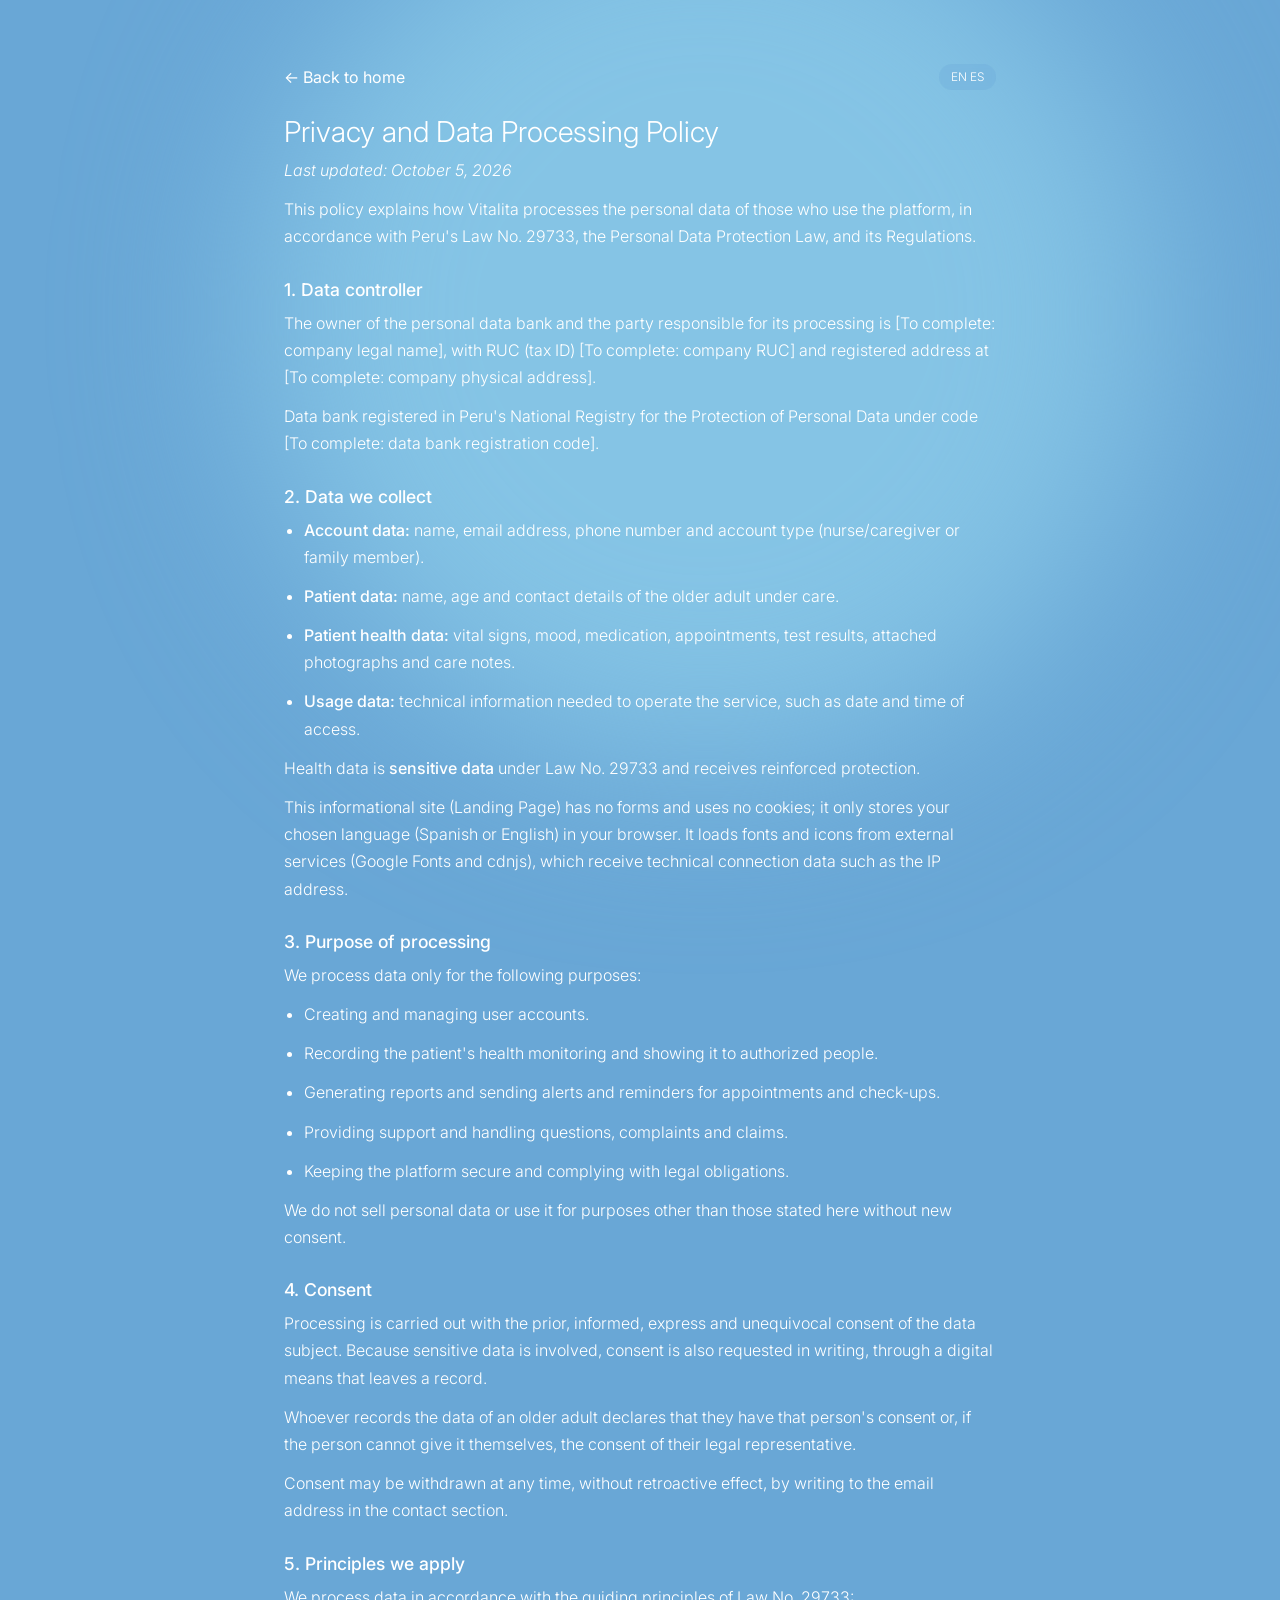
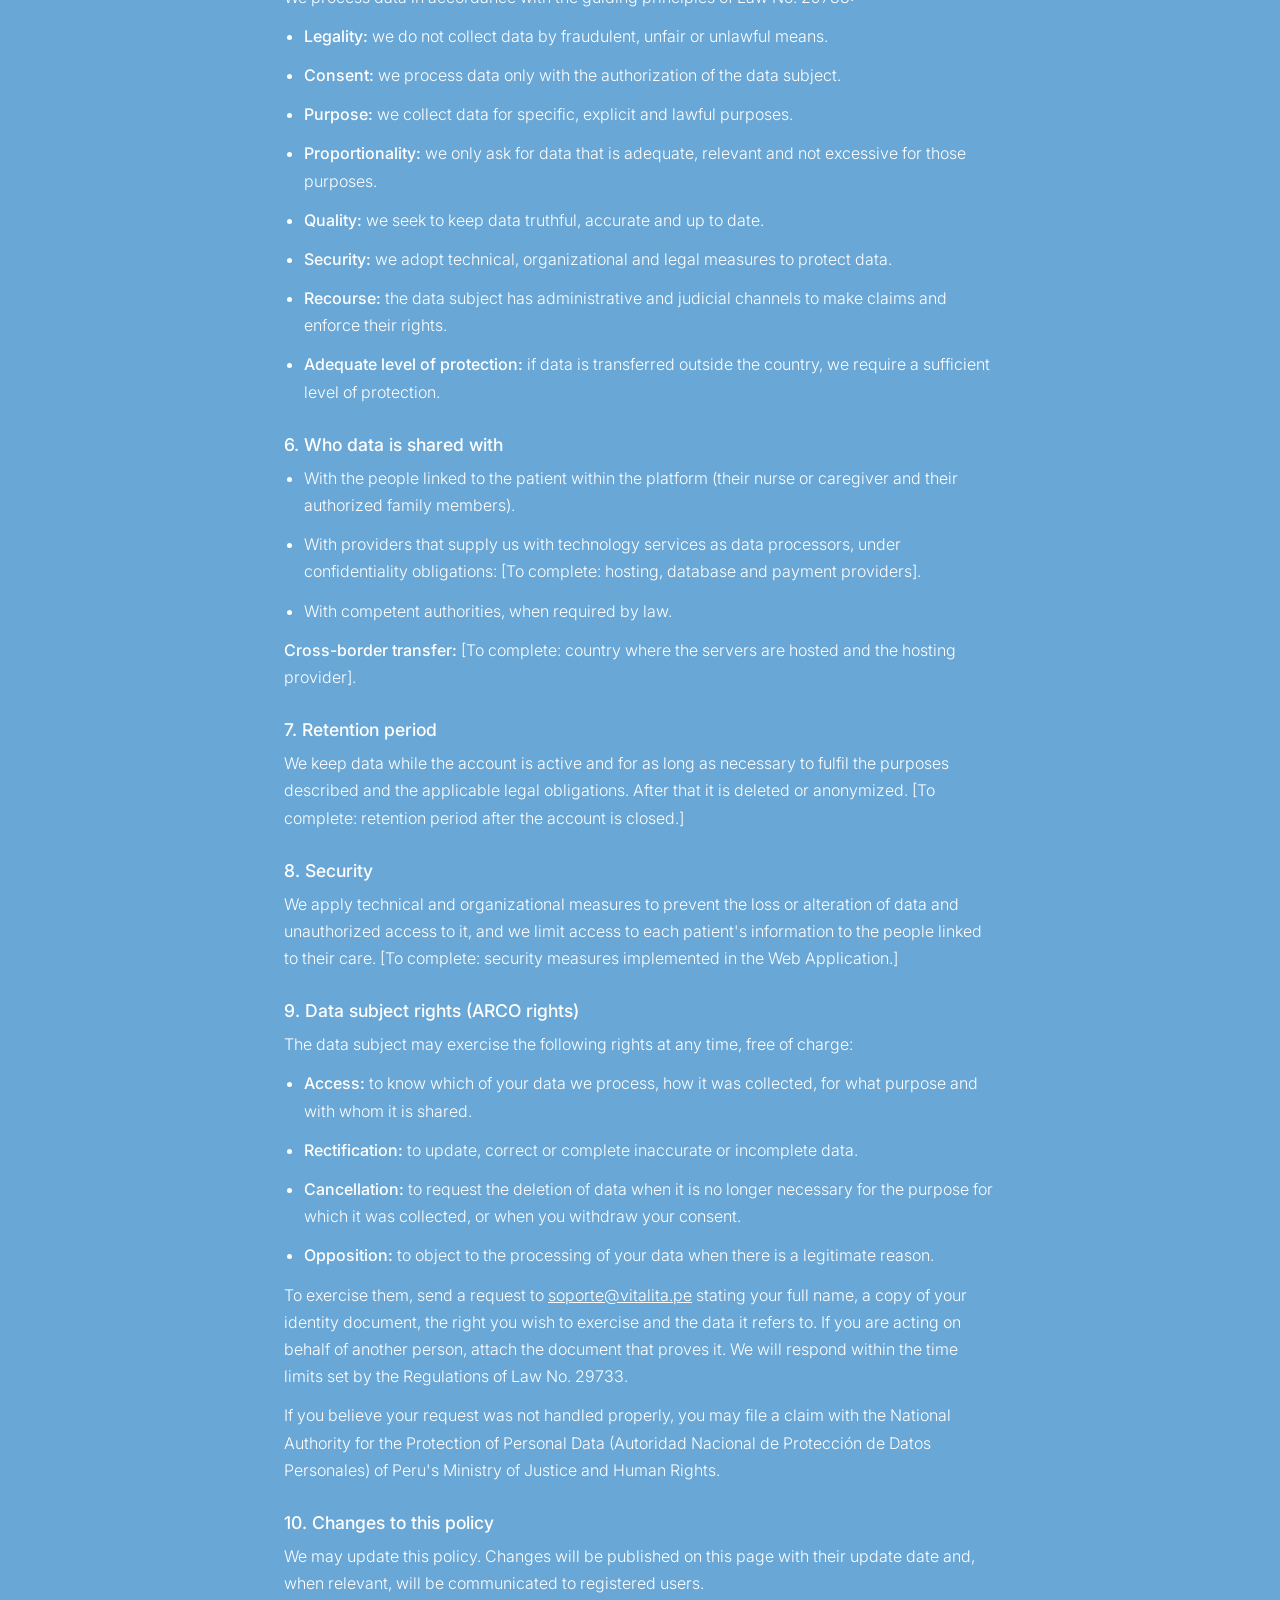
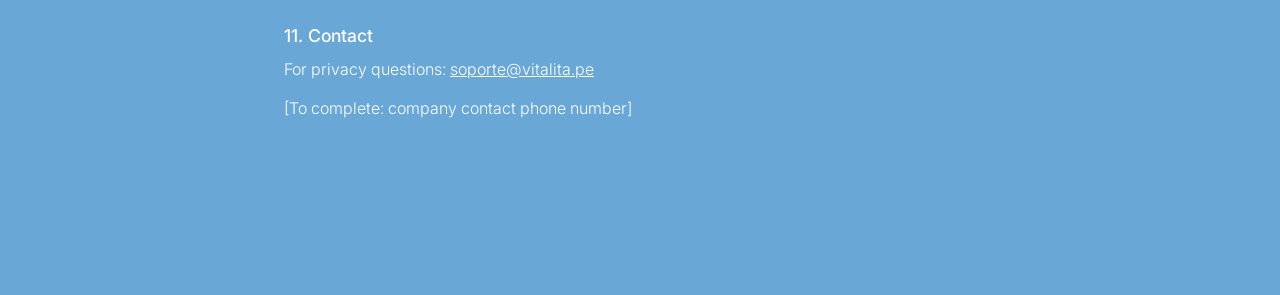
==== commit 41f871b4: "fix(i18n): set english as default language" ====
--- a/privacy.html
+++ b/privacy.html
@@ -1,5 +1,5 @@
 <!DOCTYPE html>
-<html lang="es">
+<html lang="en">
 <head>
   <meta charset="UTF-8">
   <meta name="viewport" content="width=device-width, initial-scale=1.0">
@@ -27,8 +27,8 @@
     <div class="legal-top">
       <a href="index.html" class="back-link" data-i18n-es="&larr; Volver al inicio" data-i18n-en="&larr; Back to home">&larr; Volver al inicio</a>
       <button class="btn-lang" id="lang-toggle" aria-label="Cambiar idioma / Switch language" title="ES / EN">
-        <span class="lang-option" data-lang-option="en">EN</span>
-        <span class="lang-option active" data-lang-option="es">ES</span>
+        <span class="lang-option active" data-lang-option="en">EN</span>
+        <span class="lang-option" data-lang-option="es">ES</span>
       </button>
     </div>
     <h1 data-i18n-es="Política de Privacidad y Tratamiento de Datos" data-i18n-en="Privacy and Data Processing Policy">Política de Privacidad y Tratamiento de Datos</h1>
--- a/assets/styles/styles.css
+++ b/assets/styles/styles.css
@@ -615,7 +615,7 @@
   margin-bottom: 12px;
 }
 
-.pricing-card h3 span {
+.pricing-card h3 .pricing-plan-tier {
   display: block;
   font-size: 0.9rem;
   font-weight: 200;
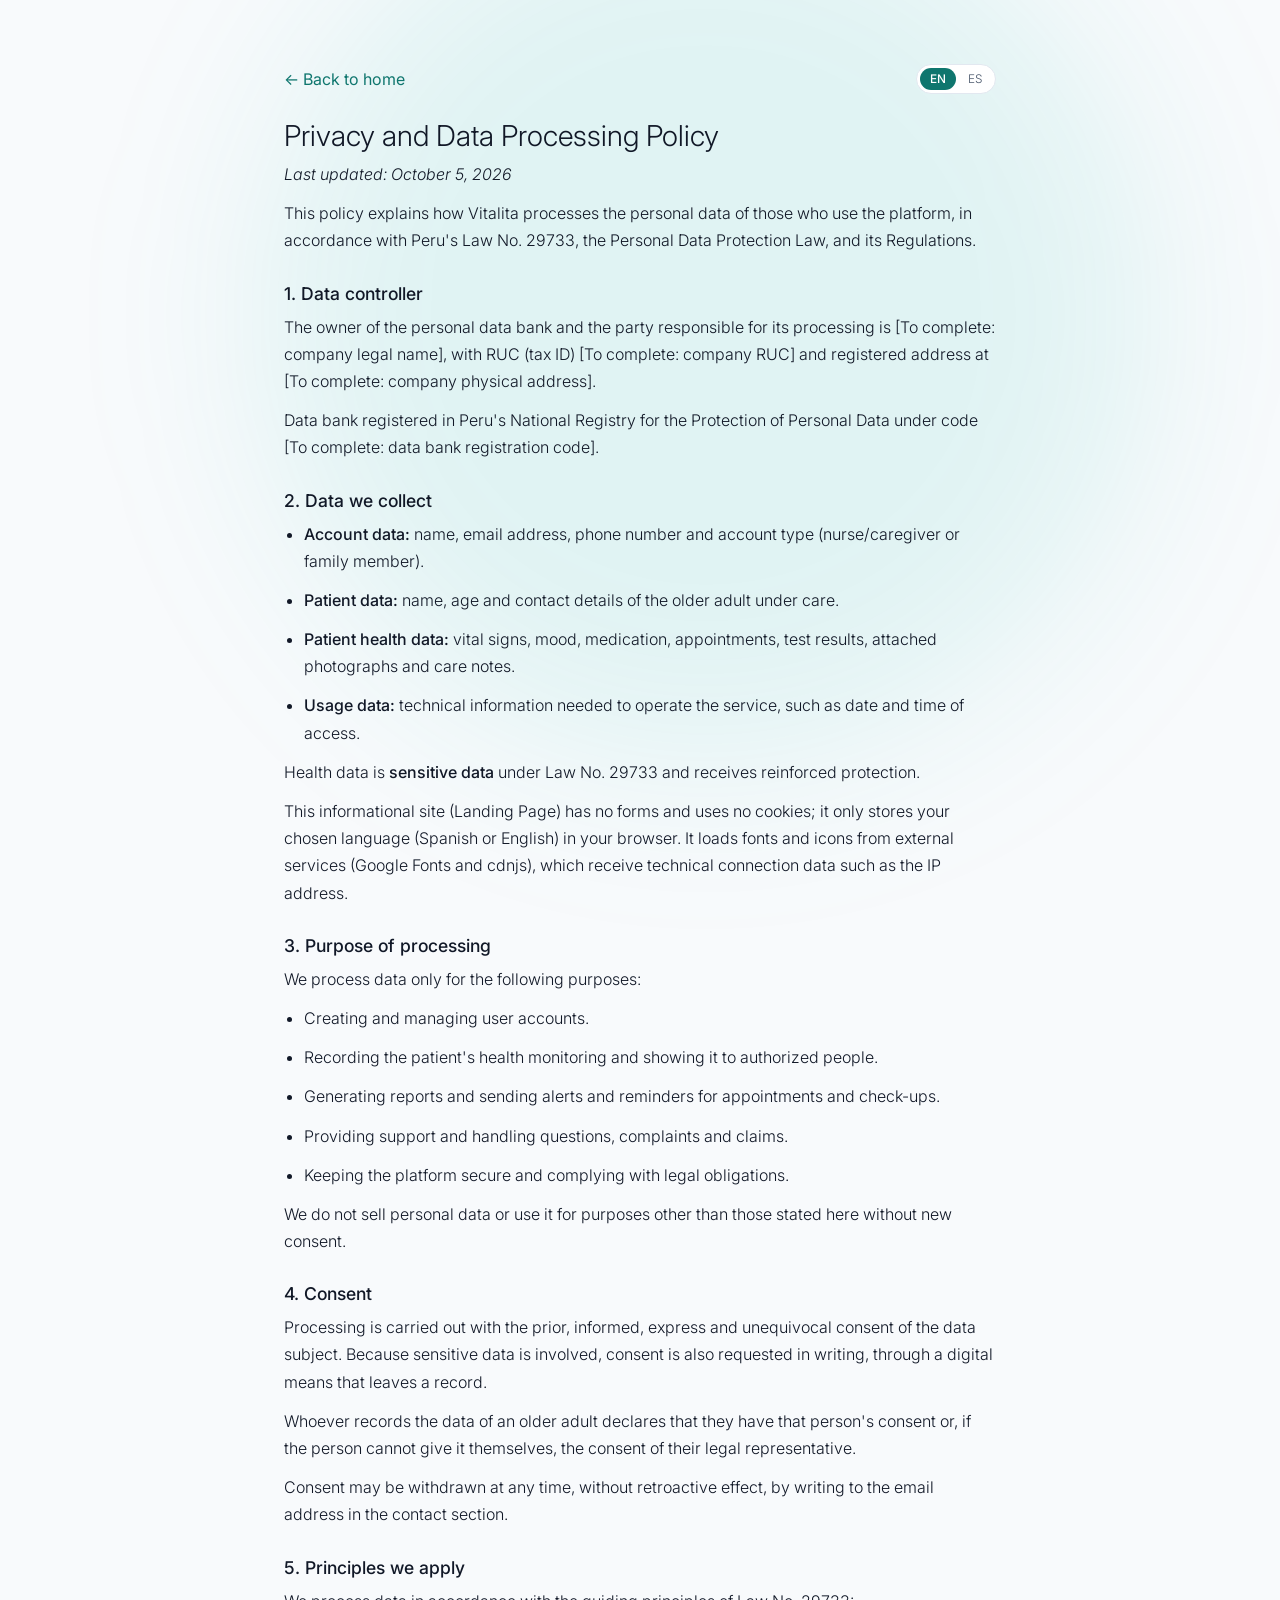
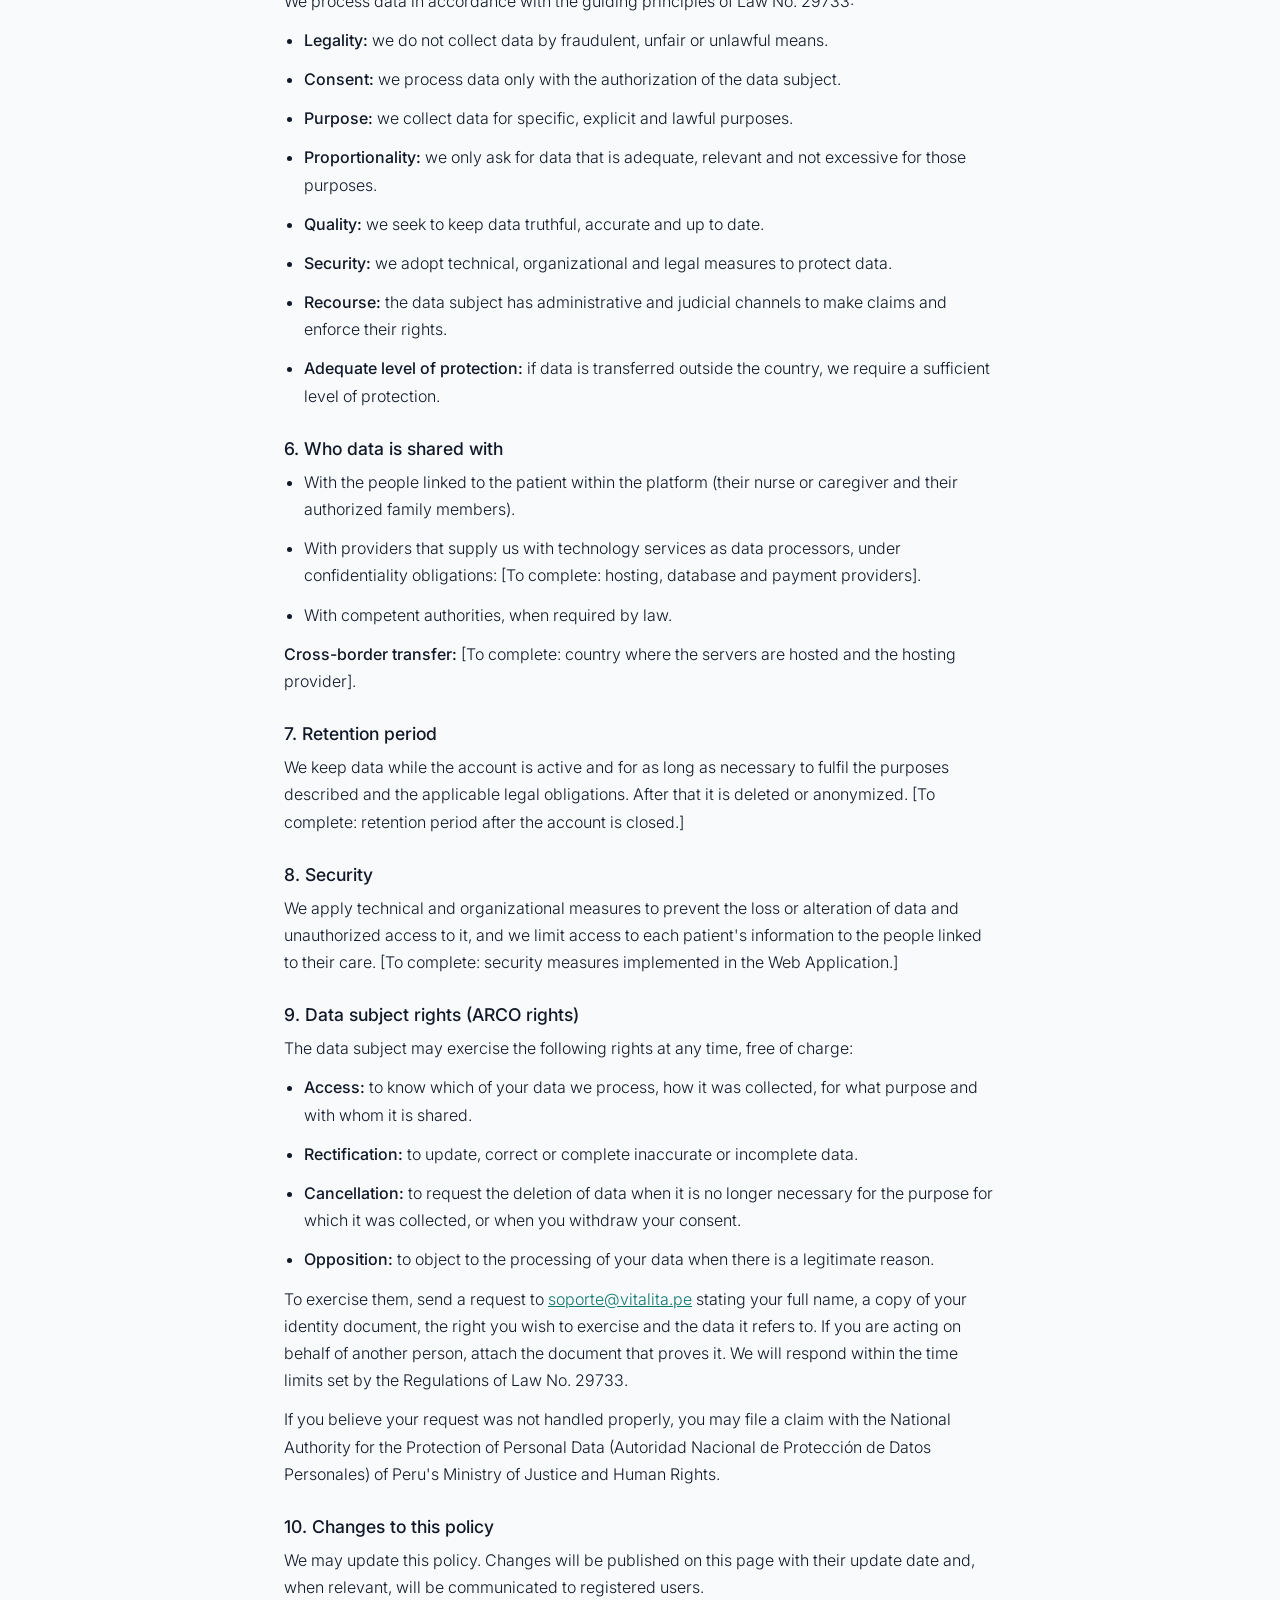
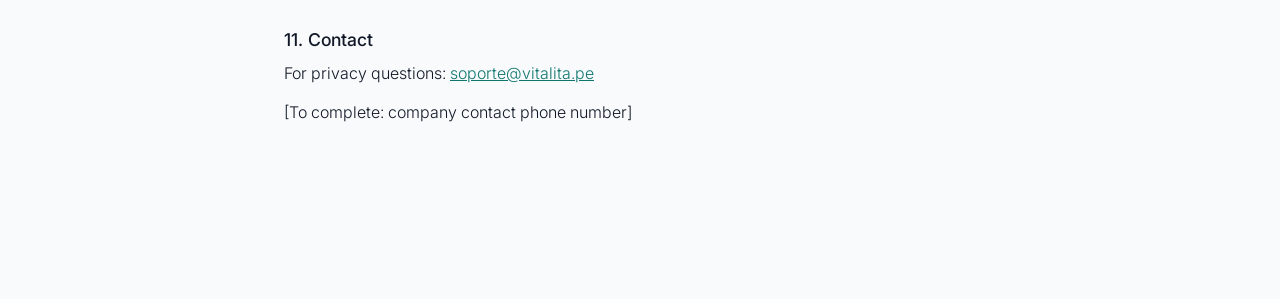
==== commit 42abf4d2: "style(theme): migrate landing to light theme aligned with web app" ====
--- a/privacy.html
+++ b/privacy.html
@@ -17,7 +17,7 @@
     .legal-page h2 { font-weight: 500; font-size: 1.1rem; margin: 28px 0 10px; color: var(--color-text); }
     .legal-page ul { padding-left: 20px; }
     .legal-page strong { font-weight: 500; }
-    .legal-page a { color: var(--color-text); }
+    .legal-page a { color: var(--color-primary); }
     .legal-page a.back-link { text-decoration: none; }
   </style>
 </head>
--- a/assets/styles/styles.css
+++ b/assets/styles/styles.css
@@ -1,34 +1,33 @@
 
 :root {
+    /* Paleta tomada de los tokens de la Web Application de Vitalita (su src/style.css),
+       que usa tema claro: --vt-primary, --vt-secondary, --vt-mint, --vt-surface,
+       --vt-background, --vt-border, --vt-text, --vt-text-secondary y --vt-shadow.
+       Todas las combinaciones texto/fondo de esta hoja cumplen WCAG AA (4.5:1). */
     --font-primary: 'Inter', Arial, sans-serif;
 
-    /* Fondo plano en todas las secciones, sin gradient */
-    --color-bg: #69A7D6;
-
-    --color-glow: #85C4E5;
-
-    --color-text: #FFFFFF;
-
-    /* Niveles de glass: sin borde salvo donde se indica */
-    --glass-navbar-bg: rgba(217, 217, 217, 0.16);
-    --glass-active-bg: rgba(255, 255, 255, 0.21);   /* nav-link activo */
-    --glass-card-bg: rgba(255, 255, 255, 0.1);      /* cards de contenido */
-    --glass-pill-bg: rgba(255, 255, 255, 0.16);     /* botones dentro de cards */
-    --glass-strong-bg: rgba(255, 255, 255, 0.36);   /* badges del Hero */
-    --glass-footer-bg: rgba(255, 255, 255, 0.19);   /* footer */
-    --glass-testimonial-bg: rgba(217, 217, 217, 0.18);
-
-    --btn-login-bg: rgba(48, 101, 195, 0.32);
-    --btn-trial-bg: rgba(105, 167, 214, 0.28);
-    --btn-cta-purple-bg: rgba(100, 94, 183, 0.39);
+    --color-primary: #0F766E;            /* --vt-primary: botones, enlaces, iconos */
+    --color-secondary: #14B8A6;          /* --vt-secondary: hover y acentos decorativos */
+    --color-mint: #ECFDF5;               /* --vt-mint: secciones alternas, badges y chips */
+    --color-surface: #FFFFFF;            /* --vt-surface: tarjetas, navbar, footer */
+    --color-bg: #F8FAFC;                 /* --vt-background */
+    --color-border: #E2E8F0;             /* --vt-border */
+    --color-text: #111827;               /* --vt-text */
+    --color-text-secondary: #475569;     /* --vt-text-secondary */
+
+    --color-on-primary: #FFFFFF;         /* texto sobre --color-primary (5.47:1) */
+    /* Blanco sobre #14B8A6 solo llega a 2.49:1, así que en hover el texto pasa a teal profundo */
+    --color-on-secondary: #042F2C;
+
+    /* Halo decorativo: teal muy tenue, no debe competir con el contenido */
+    --color-glow: rgba(20, 184, 166, 0.1);
+
+    --shadow-card: 0 1px 3px rgba(15, 23, 42, 0.06), 0 1px 2px rgba(15, 23, 42, 0.04);   /* --vt-shadow */
+    --shadow-raised: 0 10px 28px rgba(15, 23, 42, 0.1);   /* navbar con scroll, plan activo, badges flotantes */
 
     --radius-pill: 25px;
     --radius-card: 25px;
     --radius-testimonial: 20px;
-
-    --blur-xs: 2px;
-    --blur-sm: 7.5px;
-    --blur-md: 10px;
 }
 
 
@@ -67,7 +66,7 @@
     position: absolute;
     left: -999px;
     top: auto;
-    background: #2E4F7A;
+    background: var(--color-primary);
     color: white;
     padding: 10px 18px;
     border-radius: 8px;
@@ -81,7 +80,7 @@
 
 a:focus-visible,
 button:focus-visible {
-    outline: 3px solid #FFE07D;
+    outline: 3px solid var(--color-primary);
     outline-offset: 2px;
 }
 
@@ -91,7 +90,7 @@
     overflow: hidden;
 }
 
-/* Glow decorativo: color plano + blur, nunca gradient */
+/* Halo decorativo: color plano muy tenue + blur, nunca gradient */
 .glow-circle {
     position: absolute;
     z-index: 0;
@@ -114,13 +113,18 @@
     padding: 10px 28px;
     margin: 20px auto 0;
     max-width: 1280px;
-    background-color: var(--glass-navbar-bg);
-    backdrop-filter: blur(var(--blur-xs));
-    -webkit-backdrop-filter: blur(var(--blur-xs));
+    background-color: var(--color-surface);
+    border: 1px solid var(--color-border);
     border-radius: var(--radius-pill);
+    transition: box-shadow 0.2s ease;
     position: sticky;
     top: 16px;
     z-index: 1000;
+}
+
+/* "is-scrolled" lo agrega main.js al desplazarse */
+.navbar.is-scrolled {
+    box-shadow: var(--shadow-raised);
 }
 
 .logo {
@@ -131,13 +135,13 @@
 }
 
 .logo-icon {
-    color: var(--color-text);
+    color: var(--color-primary);
     font-size: 1.4rem;
 }
 
 .logo-name {
     font-family: var(--font-primary);
-    font-weight: 200;
+    font-weight: 300;
     font-size: 1.3rem;
     color: var(--color-text);
 }
@@ -157,12 +161,18 @@
     padding: 7px 11px;
     border-radius: var(--radius-pill);
     white-space: nowrap;
-    transition: background-color 0.2s ease;
+    transition: background-color 0.2s ease, color 0.2s ease;
+}
+
+.nav-link:hover {
+    color: var(--color-primary);
 }
 
 /* Lo asigna el scrollspy de main.js */
 .nav-link.active {
-    background-color: var(--glass-active-bg);
+    background-color: var(--color-mint);
+    color: var(--color-primary);
+    font-weight: 500;
 }
 
 .nav-buttons {
@@ -176,37 +186,54 @@
 .btn-trial {
     text-decoration: none;
     font-family: var(--font-primary);
-    font-weight: 300;
+    font-weight: 500;
     font-size: 0.78rem;
     padding: 8px 15px;
+    border: 1.5px solid var(--color-primary);
     border-radius: var(--radius-pill);
     white-space: nowrap;
-    color: var(--color-text);
-    backdrop-filter: blur(var(--blur-xs));
-    -webkit-backdrop-filter: blur(var(--blur-xs));
-}
-
+}
+
+/* Botón secundario: contorno teal sobre fondo claro */
 .btn-login {
-    background-color: var(--btn-login-bg);
-}
-
-.btn-trial {
-    background-color: var(--btn-trial-bg);
+    background-color: transparent;
+    color: var(--color-primary);
+    transition: background-color 0.2s ease;
+}
+
+.btn-login:hover {
+    background-color: var(--color-mint);
 }
 
 .btn-lang {
-    background-color: var(--btn-trial-bg);
-    backdrop-filter: blur(var(--blur-xs));
-    -webkit-backdrop-filter: blur(var(--blur-xs));
-    border: none;
+    background-color: var(--color-surface);
+    border: 1px solid var(--color-border);
     border-radius: var(--radius-pill);
-    padding: 6px 12px;
+    padding: 3px;
+    display: inline-flex;
+    align-items: center;
+    justify-content: center;
+    gap: 2px;
     font-family: var(--font-primary);
     font-size: 0.74rem;
     font-weight: 300;
     color: var(--color-text);
     cursor: pointer;
     white-space: nowrap;
+}
+
+/* Idioma inactivo en texto secundario; el activo lo marca main.js con "active" */
+.lang-option {
+    padding: 4px 10px;
+    border-radius: var(--radius-pill);
+    color: var(--color-text-secondary);
+    transition: background-color 0.2s ease, color 0.2s ease;
+}
+
+.lang-option.active {
+    background-color: var(--color-primary);
+    color: var(--color-on-primary);
+    font-weight: 500;
 }
 
 .hamburger-menu {
@@ -256,7 +283,7 @@
 .hero-text p {
     font-weight: 400;
     font-size: 0.98rem;
-    color: var(--color-text);
+    color: var(--color-text-secondary);
     line-height: 1.7;
     margin-bottom: 32px;
     max-width: 460px;
@@ -271,21 +298,22 @@
 .btn-segment {
     text-decoration: none;
     font-family: var(--font-primary);
-    font-weight: 300;
+    font-weight: 500;
     font-size: 0.9rem;
     padding: 14px 24px;
     border-radius: var(--radius-pill);
-    color: var(--color-text);
-}
-
-.btn-segment-caregiver {
-    background-color: var(--btn-login-bg);
 }
 
 .btn-segment-family {
     background-color: transparent;
-    color: var(--color-text);
+    color: var(--color-primary);
     padding: 14px 4px;
+}
+
+.btn-segment-family:hover {
+    text-decoration: underline;
+    text-decoration-color: var(--color-secondary);
+    text-underline-offset: 4px;
 }
 
 .hero-image {
@@ -303,43 +331,68 @@
     position: relative;
     z-index: 1;
     width: 100%;
-    height: 100%;
+    height: 82%;   /* deja libres las esquinas para los badges, incluso con la animación float */
     object-fit: contain;
     animation: float 6s ease-in-out infinite;
 }
 
+/* Badges flotantes: anclados a esquinas de .hero-image, siempre dentro de sus límites */
 .hero-badge {
     position: absolute;
     z-index: 2;
     display: flex;
     align-items: center;
+    gap: 10px;
+    max-width: 240px;
+    background-color: var(--color-mint);
+    border: 1px solid var(--color-border);
+    box-shadow: var(--shadow-raised);
+    border-radius: var(--radius-pill);
+    padding: 12px 18px;
+    font-weight: 400;
+    font-size: 0.85rem;
+    line-height: 1.4;
+    color: var(--color-text);
+}
+
+.hero-badge i,
+.hero-chip i {
+    color: var(--color-primary);
+    flex-shrink: 0;
+}
+
+.hero-badge-privacy { top: 0; left: 0; }
+.hero-badge-social-proof {
+    bottom: 0;
+    right: 0;
+    text-align: left;
+    padding: 14px 22px;
+}
+.hero-badge-social-proof strong { display: block; font-weight: 700; font-size: 1.25rem; }
+.hero-badge-social-proof span { font-size: 0.85rem; font-weight: 400; }
+
+/* Sellos de confianza bajo los botones del Hero (antes un único badge flotante) */
+.hero-chips {
+    display: flex;
+    flex-wrap: wrap;
+    gap: 10px;
+    list-style: none;
+    margin-top: 28px;
+}
+
+.hero-chip {
+    display: inline-flex;
+    align-items: center;
     gap: 8px;
-    background-color: var(--glass-strong-bg);
-    backdrop-filter: blur(var(--blur-xs));
-    -webkit-backdrop-filter: blur(var(--blur-xs));
+    background-color: var(--color-mint);
+    border: 1px solid var(--color-border);
     border-radius: var(--radius-pill);
-    padding: 10px 18px;
+    padding: 8px 14px;
     font-weight: 400;
-    font-size: 0.72rem;
+    font-size: 0.85rem;
+    line-height: 1.4;
     color: var(--color-text);
-    white-space: nowrap;
-}
-
-.hero-badge i {
-    color: var(--color-text);
-}
-
-.hero-badge-privacy   { top: 10%; right: -6%; }
-.hero-badge-standards { top: 46%; left: -20%; font-size: 0.68rem; }
-.hero-badge-social-proof {
-    bottom: 6%;
-    right: -12%;
-    flex-direction: row;
-    text-align: left;
-    padding: 16px 22px;
-}
-.hero-badge-social-proof strong { display: block; font-weight: 700; font-size: 1.1rem; }
-.hero-badge-social-proof span { font-size: 0.68rem; font-weight: 400; }
+}
 
 
 /* ========================================
@@ -384,9 +437,9 @@
   flex: 1;
   min-width: 300px;
   max-width: 460px;
-  background-color: var(--glass-card-bg);
-  backdrop-filter: blur(var(--blur-xs));
-  -webkit-backdrop-filter: blur(var(--blur-xs));
+  background-color: var(--color-surface);
+  border: 1px solid var(--color-border);
+  box-shadow: var(--shadow-card);
   border-radius: var(--radius-card);
   padding: 32px 28px;
   text-align: left;
@@ -395,7 +448,7 @@
 .benefits-card-icon {
   font-size: 1.4rem;
   margin-bottom: 12px;
-  color: var(--color-text);
+  color: var(--color-primary);
 }
 
 .benefits-card h3 {
@@ -422,7 +475,7 @@
 
 .benefits-arrow {
   font-size: 1.6rem;
-  color: var(--color-text);
+  color: var(--color-primary);
   flex-shrink: 0;
 }
 
@@ -430,12 +483,14 @@
 /* ========================================
    FEATURE PANELS (Para Cuidadoras / Para Familias)
 ======================================== */
+.product,
 .for-caregivers,
 .for-families {
   padding: 88px 48px;
   text-align: center;
 }
 
+.product .glow-circle,
 .for-caregivers .glow-circle,
 .for-families .glow-circle {
   width: 850px;
@@ -444,6 +499,8 @@
   left: 15%;
 }
 
+.product h2,
+.cta h2,
 .for-caregivers h2,
 .for-families h2 {
   position: relative;
@@ -457,10 +514,10 @@
 .section-subtitle {
   position: relative;
   z-index: 1;
-  font-weight: 100;
+  font-weight: 300;
   font-style: italic;
   font-size: 1.2rem;
-  color: var(--color-text);
+  color: var(--color-text-secondary);
   margin-bottom: 40px;
 }
 
@@ -469,9 +526,9 @@
   z-index: 1;
   max-width: 1000px;
   margin: 0 auto;
-  background-color: var(--glass-card-bg);
-  backdrop-filter: blur(var(--blur-xs));
-  -webkit-backdrop-filter: blur(var(--blur-xs));
+  background-color: var(--color-surface);
+  border: 1px solid var(--color-border);
+  box-shadow: var(--shadow-card);
   border-radius: var(--radius-card);
   padding: 48px 32px;
 }
@@ -488,7 +545,7 @@
   min-width: 200px;
   max-width: 260px;
   padding: 0 24px;
-  border-left: 1px solid rgba(255, 255, 255, 0.4);
+  border-left: 1px solid var(--color-border);
 }
 
 .feature-item:first-child {
@@ -520,14 +577,77 @@
   display: inline-block;
   text-decoration: none;
   font-family: var(--font-primary);
-  font-weight: 300;
+  font-weight: 500;
   font-size: 0.9rem;
   padding: 14px 28px;
   border-radius: var(--radius-pill);
-  background-color: var(--btn-cta-purple-bg);
-  backdrop-filter: blur(var(--blur-xs));
-  -webkit-backdrop-filter: blur(var(--blur-xs));
-  color: var(--color-text);
+}
+
+
+/* ========================================
+   QUÉ ES VITALITA + CALL TO ACTION
+   Reutilizan .feature-panel, .section-subtitle y .btn-cta-panel
+======================================== */
+
+.product-description {
+  max-width: 700px;
+  margin: 0 auto 32px;
+  font-weight: 300;
+  font-size: 0.95rem;
+  line-height: 1.7;
+  color: var(--color-text);
+}
+
+/* Galería de capturas de la Web Application */
+.product-gallery {
+  display: grid;
+  grid-template-columns: repeat(2, minmax(0, 1fr));
+  gap: 24px;
+  max-width: 900px;
+  margin: 0 auto;
+}
+
+.product-shot {
+  margin: 0;
+  padding: 12px;
+  border-radius: var(--radius-card);
+  background-color: var(--color-bg);
+  border: 1px solid var(--color-border);
+}
+
+/* Las capturas rondan 2:1; se recorta solo el borde inferior para igualar las cuatro tarjetas */
+.product-shot img {
+  display: block;
+  width: 100%;
+  height: auto;
+  aspect-ratio: 2.06 / 1;
+  object-fit: cover;
+  object-position: top;
+  border-radius: 14px;
+}
+
+.product-shot figcaption {
+  margin-top: 12px;
+  font-weight: 300;
+  font-size: 0.85rem;
+  line-height: 1.5;
+  color: var(--color-text);
+}
+
+.cta {
+  padding: 0 48px 88px;
+  text-align: center;
+}
+
+.cta-contact {
+  margin-top: 24px;
+  font-weight: 300;
+  font-size: 0.85rem;
+  color: var(--color-text);
+}
+
+.cta-contact a {
+  color: var(--color-primary);
 }
 
 
@@ -568,9 +688,10 @@
 }
 
 .pricing-arrow {
-  background: rgba(255, 255, 255, 0.16);
-  border: none;
-  color: var(--color-text);
+  background: var(--color-surface);
+  border: 1px solid var(--color-border);
+  box-shadow: var(--shadow-card);
+  color: var(--color-primary);
   width: 40px;
   height: 40px;
   border-radius: 50%;
@@ -590,19 +711,21 @@
 }
 
 .pricing-card {
-  background-color: var(--glass-card-bg);
-  backdrop-filter: blur(var(--blur-xs));
-  -webkit-backdrop-filter: blur(var(--blur-xs));
+  background-color: var(--color-surface);
+  border: 1px solid var(--color-border);
+  box-shadow: var(--shadow-card);
   border-radius: var(--radius-card);
   padding: 32px 24px;
   width: 240px;
   color: var(--color-text);
-  transition: transform 0.5s ease, background-color 0.5s ease;
+  transition: transform 0.5s ease, background-color 0.5s ease, border-color 0.5s ease, box-shadow 0.5s ease;
 }
 
 .pricing-card.is-active {
   transform: scale(1.06);
-  background-color: var(--glass-strong-bg);
+  background-color: var(--color-mint);
+  border-color: var(--color-secondary);
+  box-shadow: var(--shadow-raised);
 }
 
 .pricing-card-featured {
@@ -618,7 +741,7 @@
 .pricing-card h3 .pricing-plan-tier {
   display: block;
   font-size: 0.9rem;
-  font-weight: 200;
+  font-weight: 300;
 }
 
 .pricing-price {
@@ -635,6 +758,7 @@
 .pricing-detail {
   font-weight: 300;
   font-size: 0.85rem;
+  color: var(--color-text-secondary);
   margin-bottom: 24px;
   line-height: 1.5;
 }
@@ -645,14 +769,10 @@
   text-decoration: none;
   text-align: center;
   font-family: var(--font-primary);
-  font-weight: 300;
+  font-weight: 500;
   font-size: 0.85rem;
   padding: 11px;
   border-radius: var(--radius-pill);
-  background-color: var(--glass-pill-bg);
-  backdrop-filter: blur(var(--blur-xs));
-  -webkit-backdrop-filter: blur(var(--blur-xs));
-  color: var(--color-text);
 }
 
 .pricing-payment-methods {
@@ -664,14 +784,15 @@
   gap: 20px;
   margin-top: 40px;
   font-size: 1.6rem;
-  color: var(--color-text);
+  color: var(--color-text-secondary);
 }
 
 .payment-icon {
   font-family: var(--font-primary);
   font-weight: 500;
   font-size: 0.85rem;
-  background-color: var(--glass-pill-bg);
+  background-color: var(--color-mint);
+  border: 1px solid var(--color-border);
   color: var(--color-text);
   padding: 6px 14px;
   border-radius: var(--radius-pill);
@@ -754,7 +875,7 @@
   z-index: 1;
   max-width: 700px;
   margin: 0 auto 40px;
-  font-weight: 100;
+  font-weight: 300;
   font-style: italic;
   font-size: 1.4rem;
   line-height: 1.6;
@@ -773,34 +894,42 @@
   margin-bottom: 40px;
 }
 
+/* Carrusel de borde a borde: el margen negativo compensa el padding lateral de .our-team.
+   El padding interno permite centrar cualquier tarjeta (main.js centra la del medio del grupo)
+   y la máscara funde las tarjetas de los extremos con el fondo. */
 .team-carousel {
-  position: relative;
-  z-index: 1;
-  display: flex;
-  gap: 28px;
-  max-width: 560px;
-  margin: 0 auto 24px;
+  --team-card-width: 240px;
+  position: relative;
+  z-index: 1;
+  display: flex;
+  gap: 44px;
+  margin: 0 -48px 28px;
+  padding: 0 calc(50% + 48px - var(--team-card-width) / 2);
   overflow-x: hidden;
+  -webkit-mask-image: linear-gradient(to right, transparent 0%, #000 12%, #000 88%, transparent 100%);
+  mask-image: linear-gradient(to right, transparent 0%, #000 12%, #000 88%, transparent 100%);
 }
 
 .team-member {
-  flex: 0 0 160px;
+  flex: 0 0 var(--team-card-width);
   display: flex;
   flex-direction: column;
   align-items: center;
-  gap: 12px;
-}
-
+  gap: 16px;
+}
+
+/* Retratos de proporciones distintas: se encuadra hacia arriba para no cortar el rostro */
 .team-photo-placeholder {
-  width: 96px;
-  height: 96px;
-  border-radius: 20px;
+  width: 190px;
+  height: 190px;
+  border-radius: 36px;
   object-fit: cover;
+  object-position: center 20%;
 }
 
 .team-name {
   font-weight: 300;
-  font-size: 0.85rem;
+  font-size: 1rem;
 }
 
 .team-carousel-dots {
@@ -815,13 +944,13 @@
   width: 9px;
   height: 9px;
   border-radius: 50%;
-  border: none;
-  background-color: rgba(255, 255, 255, 0.35);
+  border: 2px solid var(--color-primary);
+  background-color: transparent;
   cursor: pointer;
 }
 
 .team-dot.active {
-  background-color: var(--color-text);
+  background-color: var(--color-primary);
 }
 
 .testimonials-carousel {
@@ -836,9 +965,10 @@
 }
 
 .testimonials-arrow {
-  background: rgba(255, 255, 255, 0.16);
-  border: none;
-  color: var(--color-text);
+  background: var(--color-surface);
+  border: 1px solid var(--color-border);
+  box-shadow: var(--shadow-card);
+  color: var(--color-primary);
   width: 40px;
   height: 40px;
   border-radius: 50%;
@@ -857,10 +987,9 @@
 }
 
 .testimonial-card {
-  background-color: var(--glass-testimonial-bg);
-  backdrop-filter: blur(var(--blur-sm));
-  -webkit-backdrop-filter: blur(var(--blur-sm));
-  border: 1px solid rgba(255, 255, 255, 0.9);
+  background-color: var(--color-surface);
+  border: 1px solid var(--color-border);
+  box-shadow: var(--shadow-card);
   border-radius: var(--radius-testimonial);
   padding: 28px 24px;
   width: 260px;
@@ -882,8 +1011,9 @@
 }
 
 .testimonial-card h4 span {
-  font-weight: 200;
+  font-weight: 300;
   font-size: 0.85rem;
+  color: var(--color-text-secondary);
 }
 
 .testimonial-card p {
@@ -927,7 +1057,7 @@
 }
 
 .faq-item {
-  border-bottom: 1px solid rgba(255, 255, 255, 0.25);
+  border-bottom: 1px solid var(--color-border);
 }
 
 .faq-question {
@@ -948,6 +1078,7 @@
 }
 
 .faq-question i {
+  color: var(--color-primary);
   transition: transform 0.2s ease;
   flex-shrink: 0;
   margin-left: 16px;
@@ -972,7 +1103,7 @@
   font-weight: 300;
   font-size: 0.85rem;
   line-height: 1.6;
-  color: var(--color-text);
+  color: var(--color-text-secondary);
   padding: 0 4px 20px;
 }
 
@@ -990,9 +1121,9 @@
 .footer-panel {
   max-width: 1300px;
   margin: 0 auto;
-  background-color: var(--glass-footer-bg);
-  backdrop-filter: blur(var(--blur-md));
-  -webkit-backdrop-filter: blur(var(--blur-md));
+  background-color: var(--color-surface);
+  border: 1px solid var(--color-border);
+  box-shadow: var(--shadow-card);
   border-radius: var(--radius-card);
   padding: 40px 48px;
 }
@@ -1015,12 +1146,12 @@
   gap: 8px;
   margin-bottom: 14px;
   font-family: var(--font-primary);
-  font-weight: 200;
+  font-weight: 300;
   font-size: 1.2rem;
 }
 
 .footer-brand p {
-  font-weight: 200;
+  font-weight: 300;
   font-size: 0.82rem;
   line-height: 1.6;
   color: var(--color-text);
@@ -1033,7 +1164,7 @@
 }
 
 .footer-social a {
-  color: var(--color-text);
+  color: var(--color-primary);
   font-size: 1.2rem;
   text-decoration: none;
 }
@@ -1054,7 +1185,7 @@
 .footer-column ul li a,
 .footer-column ul li span {
   text-decoration: none;
-  font-weight: 200;
+  font-weight: 300;
   font-size: 0.82rem;
   color: var(--color-text);
 }
@@ -1062,83 +1193,71 @@
 .footer-copyright {
   text-align: center;
   padding-top: 20px;
-  border-top: 1px solid rgba(255, 255, 255, 0.2);
+  border-top: 1px solid var(--color-border);
 }
 
 .footer-copyright p {
-  font-weight: 200;
+  font-weight: 300;
   font-size: 0.85rem;
-  color: var(--color-text);
+  color: var(--color-text-secondary);
+}
+
+
+/* ========================================
+   ZONAS MENTA: secciones alternas en --vt-mint para dar profundidad sin recargar
+======================================== */
+
+.benefits,
+.for-families,
+.about-intro,
+.testimonials {
+  background-color: var(--color-mint);
+}
+
+
+/* ========================================
+   BOTÓN PRIMARIO: teal sólido con texto blanco; en hover pasa a --vt-secondary
+======================================== */
+
+.btn-trial,
+.btn-segment-caregiver,
+.btn-cta-panel,
+.btn-pricing {
+  background-color: var(--color-primary);
+  color: var(--color-on-primary);
+  transition: background-color 0.2s ease, border-color 0.2s ease, color 0.2s ease;
+}
+
+.btn-trial:hover,
+.btn-segment-caregiver:hover,
+.btn-cta-panel:hover,
+.btn-pricing:hover {
+  background-color: var(--color-secondary);
+  border-color: var(--color-secondary);
+  color: var(--color-on-secondary);
 }
 
 
 /* ========================================
    RESPONSIVE - MEDIA QUERIES
    Mismos breakpoints que el repo de referencia (NexoU): tablet 900px, móvil 640px.
+   Más dos ajustes puntuales a 1200px y 1100px para el Hero y el navbar.
 ======================================== */
 
-@media (max-width: 900px) {
-
-  .navbar {
-    padding: 12px 20px;
-    margin: 16px 16px 0;
-  }
-
-  .hero {
-    padding: 48px 32px 72px;
-  }
-
-  .hero-text h1 {
-    font-size: 2.1rem;
-  }
-
-  .hero-image {
-    height: 420px;
-  }
-
-  .hero-badge-standards { display: none; }
-
-  .benefits-comparison {
-    flex-direction: column;
-  }
-
-  .benefits-arrow {
-    transform: rotate(90deg);
-  }
-
-  .feature-grid {
-    flex-direction: column;
-    align-items: center;
-    gap: 24px;
-  }
-
-  .feature-item {
-    border-left: none;
-    border-top: 1px solid rgba(255, 255, 255, 0.4);
-    padding: 24px 0 0;
-    max-width: 100%;
-  }
-
-  .feature-item:first-child {
-    border-top: none;
-    padding-top: 0;
-  }
-
-  .footer {
-    padding: 0 20px 32px;
-  }
-
-  .footer-panel {
-    padding: 32px 28px;
-  }
-}
-
-@media (max-width: 640px) {
-
-  /* --- Navbar en celular: mismo patrón de menú hamburguesa que NexoU --- */
+@media (max-width: 1200px) {
+
+  /* Con el Hero más angosto los badges se estrechan para no tapar la ilustración */
+  .hero-badge { max-width: 200px; }
+}
+
+@media (max-width: 1100px) {
+
+  /* --- Navbar en tablet y celular: mismo patrón de menú hamburguesa que NexoU.
+     Por debajo de 1100px los 7 links ya no caben en una fila junto a los botones --- */
   .navbar {
     flex-wrap: wrap;
     padding: 12px 20px;
+    margin: 16px 16px 0;
   }
 
   .hamburger-menu {
@@ -1178,6 +1297,71 @@
   .btn-login, .btn-trial, .btn-lang {
     text-align: center;
   }
+}
+
+@media (max-width: 900px) {
+
+  .hero {
+    padding: 48px 32px 72px;
+  }
+
+  .hero-text h1 {
+    font-size: 2.1rem;
+  }
+
+  /* La columna de la ilustración ya es angosta: los badges dejan de flotar y se apilan debajo */
+  .hero-image {
+    flex-direction: column;
+    height: auto;
+  }
+
+  .hero-illustration-placeholder {
+    height: 340px;
+  }
+
+  .hero-badge {
+    position: static;
+    margin: 8px auto 0;
+    width: fit-content;
+    max-width: 100%;
+  }
+
+  .benefits-comparison {
+    flex-direction: column;
+  }
+
+  .benefits-arrow {
+    transform: rotate(90deg);
+  }
+
+  .feature-grid {
+    flex-direction: column;
+    align-items: center;
+    gap: 24px;
+  }
+
+  .feature-item {
+    border-left: none;
+    border-top: 1px solid var(--color-border);
+    padding: 24px 0 0;
+    max-width: 100%;
+  }
+
+  .feature-item:first-child {
+    border-top: none;
+    padding-top: 0;
+  }
+
+  .footer {
+    padding: 0 20px 32px;
+  }
+
+  .footer-panel {
+    padding: 32px 28px;
+  }
+}
+
+@media (max-width: 640px) {
 
   /* --- Hero apilado en columna --- */
   .hero {
@@ -1196,14 +1380,20 @@
     margin: 0 auto 28px;
   }
 
-  .hero-buttons {
+  .hero-buttons,
+  .hero-chips {
     justify-content: center;
   }
 
   .hero-image {
     flex: none;
+    flex-direction: column;
     width: 100%;
-    height: 340px;
+    height: auto;
+  }
+
+  .hero-illustration-placeholder {
+    height: 300px;
   }
 
   .hero-badge {
@@ -1211,15 +1401,14 @@
     margin: 8px auto 0;
     width: fit-content;
     max-width: 100%;
-    white-space: normal;
     text-align: center;
   }
 
-  .hero-badge-standards { display: flex; }
-  .hero-badge-social-proof { text-align: center; flex-direction: column; }
+  .hero-badge-social-proof { text-align: center; }
 
   /* --- Secciones con padding reducido --- */
   .benefits,
+  .product,
   .for-caregivers,
   .for-families,
   .pricing,
@@ -1234,12 +1423,20 @@
     padding-bottom: 0;
   }
 
+  .cta {
+    padding: 0 20px 56px;
+  }
+
   .benefits-card {
     min-width: 100%;
   }
 
   .feature-panel {
     padding: 28px 20px;
+  }
+
+  .product-gallery {
+    grid-template-columns: 1fr;
   }
 
   .pricing-carousel {
@@ -1252,7 +1449,20 @@
   }
 
   .team-carousel {
-    gap: 18px;
+    --team-card-width: 160px;
+    gap: 24px;
+    margin: 0 -20px 24px;
+    padding: 0 calc(50% + 20px - var(--team-card-width) / 2);
+  }
+
+  .team-photo-placeholder {
+    width: 130px;
+    height: 130px;
+    border-radius: 26px;
+  }
+
+  .team-name {
+    font-size: 0.85rem;
   }
 
   .testimonials-carousel {
